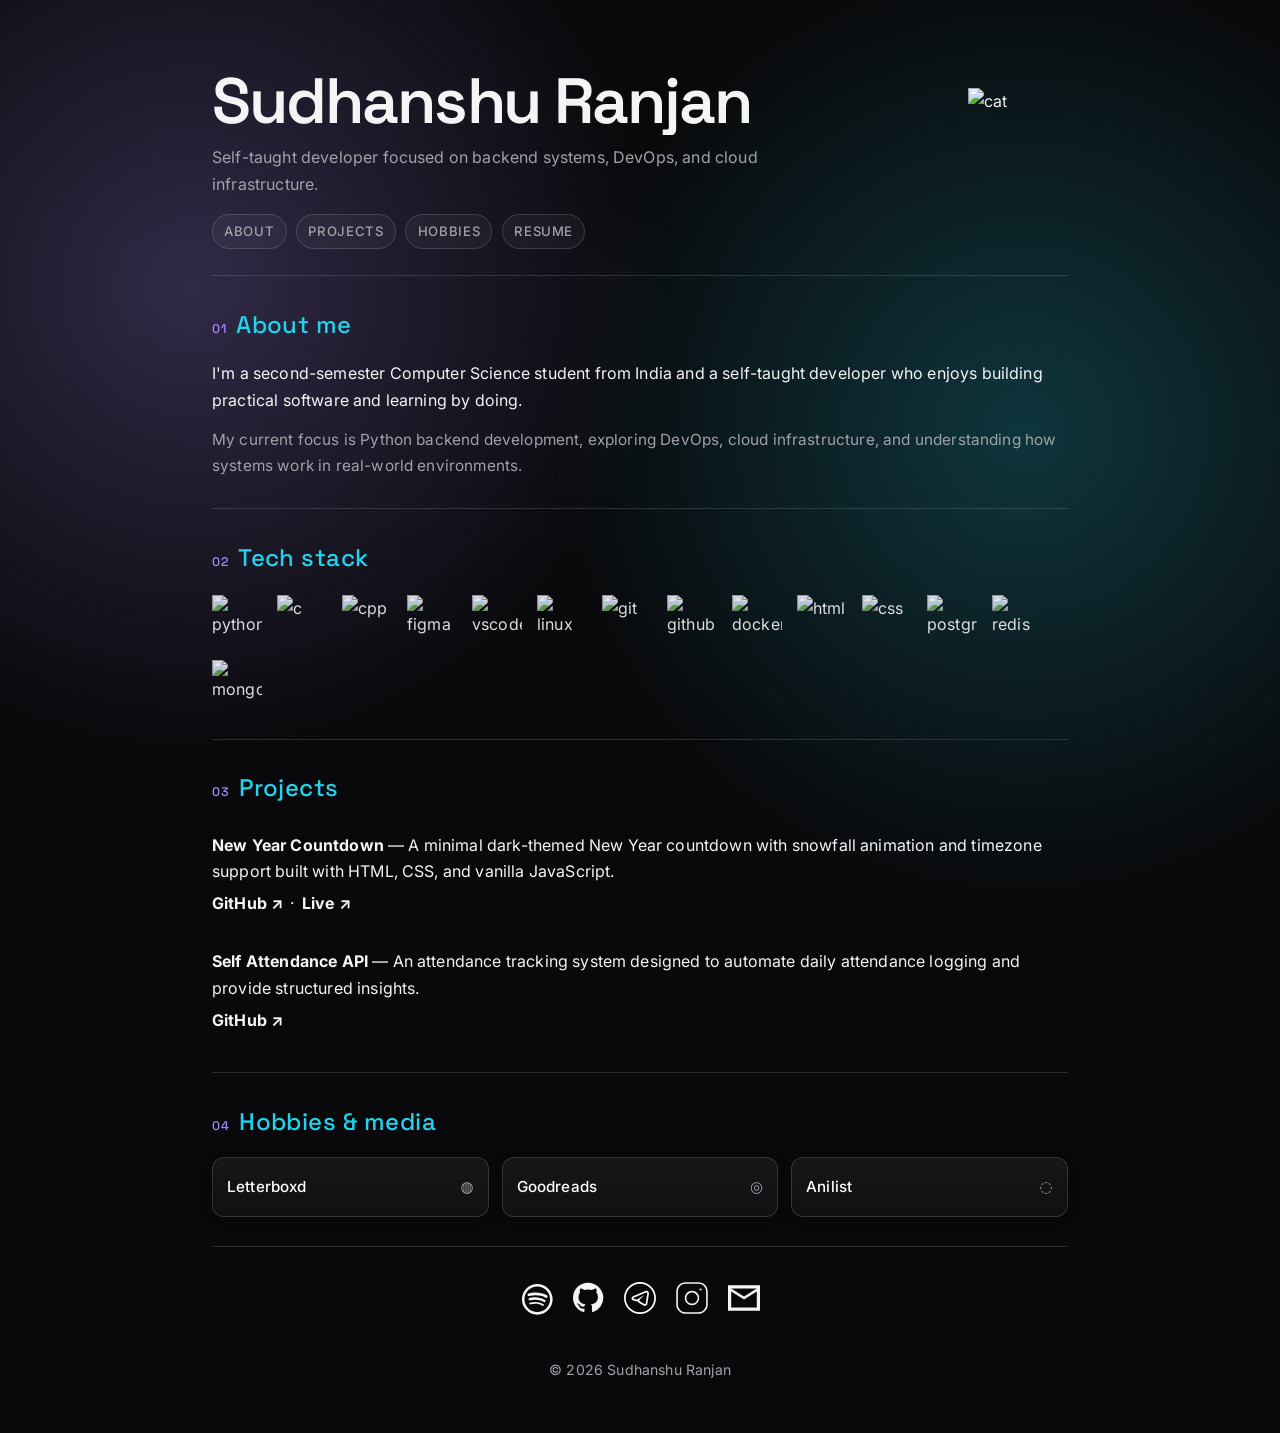
==== index.html @ 903804b1 "minor correction" ====
<!doctype html>
<html lang="en">
  <head>
    <!-- Basic -->
    <meta charset="UTF-8">
    <meta name="viewport" content="width=device-width, initial-scale=1">
    <title>Sudhanshu | Portfolio</title>
    <meta name="description" content="Sudhanshu's minimal portfolio — Python backend, DevOps, cloud, and systems-focused projects.">
    <meta name="theme-color" content="#09090b">

    <link rel="icon" href="/assets/favicon.png" type="image/png">
    <link rel="preconnect" href="https://fonts.googleapis.com">
    <link rel="preconnect" href="https://fonts.gstatic.com" crossorigin>
    <link href="https://fonts.googleapis.com/css2?family=Inter:wght@400;500;600&family=Space+Grotesk:wght@500;600&display=swap" rel="stylesheet">
    <link rel="stylesheet" href="styles.css">
  </head>

  <body>
    <main>
      <header class="top fade-up">
        <div class="hero-name">

          <h1 class="typing-name">
            Sudhanshu Ranjan
          </h1>

          <img 
            class="hero-cat"
            src="https://64.media.tumblr.com/34784257378ce2c51675599159735772/tumblr_nd3b8i2gL01sedjuto1_400.gifv"
            alt="cat"
          >

        </div>
        <p class="role">Self-taught developer focused on backend systems, DevOps, and cloud infrastructure.</p>
        <nav>
          <a class="chip" href="#about">about</a>
          <a class="chip" href="#projects">projects</a>
          <a class="chip" href="#hobbies">hobbies</a>
          <a class="chip" href="https://github.com/syswitzz">resume</a>
        </nav>
      </header>

      <section id="about" class="fade-up delay-1">
        <h2 class="heading">
          <span class="heading-number">01</span>
          <span class="heading-title">About me</span>
        </h2>
        <p>
          I'm a second-semester Computer Science student from India and a self-taught developer who enjoys building practical software and learning by doing.
        </p>

        <p class="muted">
          My current focus is Python backend development, exploring DevOps, cloud infrastructure, and understanding how systems work in real-world environments.
        </p>
      </section>

      <section id="stack" class="fade-up delay-2">
        <h2 class="heading">
          <span class="heading-number">02</span>
          <span class="heading-title">Tech stack</span>
        </h2>

        <div class="stack-icons">

          <img src="https://skillicons.dev/icons?i=python" alt="python">
          <img src="https://skillicons.dev/icons?i=c" alt="c">
          <img src="https://skillicons.dev/icons?i=cpp" alt="cpp">
          <img src="https://skillicons.dev/icons?i=figma" alt="figma">
          <img src="https://skillicons.dev/icons?i=vscode" alt="vscode">
          <img src="https://skillicons.dev/icons?i=linux" alt="linux">
          <img src="https://skillicons.dev/icons?i=git" alt="git">
          <img src="https://skillicons.dev/icons?i=github" alt="github">
          <img src="https://skillicons.dev/icons?i=docker" alt="docker">
          <img src="https://skillicons.dev/icons?i=html" alt="html">
          <img src="https://skillicons.dev/icons?i=css" alt="css">
          <img src="https://skillicons.dev/icons?i=postgres" alt="postgres">
          <img src="https://skillicons.dev/icons?i=redis" alt="redis">
          <img src="https://skillicons.dev/icons?i=mongodb" alt="mongodb">

        </div>
      </section>

      <section id="projects" class="projects fade-up delay-2">
        <h2 class="heading">
          <span class="heading-number">03</span>
          <span class="heading-title">Projects</span>
        </h2>
        <ul class="projects-list">

          <li class="project-item">

            <p>
              <strong>New Year Countdown</strong> — A minimal dark-themed New Year countdown with snowfall animation and timezone support built with HTML, CSS, and vanilla JavaScript.
            </p>

            <div class="project-links">
              <a href="https://github.com/syswitzz/newyear-countdown"><strong>GitHub ↗</strong></a>
              <span>·</span>
              <a href="https://nycd.anshu.eu.org"><strong>Live ↗</strong></a>
            </div>

          </li>

          <li class="project-item">
            <p class="project-desc">
              <strong>Self Attendance API</strong> — An attendance tracking system designed to automate daily attendance logging and provide structured insights.
            </p>

            <div class="project-links">
              <a href="https://github.com/syswitzz/Self-Attendance-API"><strong>GitHub ↗</strong></a>
            </div>
          </li>

        </ul>
      </section>

      <section id="hobbies" class="fade-up delay-3">
        <h2 class="heading">
          <span class="heading-number">04</span>
          <span class="heading-title">Hobbies & media</span>
        </h2>
        <div class="hobbies-grid">
          <a class="page-item-each" href="https://letterboxd.com/syswitzz/" target="_blank" rel="noopener noreferrer">
            <span class="item-title">Letterboxd</span>
            <span class="item-icon">◍</span>
          </a>
          <a class="page-item-each" href="https://www.goodreads.com/user/show/181106351-sudhanshu-ranjan" target="_blank" rel="noopener noreferrer">
            <span class="item-title">Goodreads</span>
            <span class="item-icon">◎</span>
          </a>
          <a class="page-item-each" href="https://anilist.co/user/syswitzz/" target="_blank" rel="noopener noreferrer">
            <span class="item-title">Anilist</span>
            <span class="item-icon">◌</span>
          </a>
        </div>
      </section>
      

      <div class="social-icons bottom-strip fade-up delay-3">
        <div class="socials" aria-label="social links">

          <!-- Spotify -->
          <a class="icon-small" href="https://open.spotify.com/user/xbvdgrwzdyvvn8j3ur8vn495k/" target="_blank" rel="noopener noreferrer" aria-label="Spotify">
            <svg class="social-icon" viewBox="0 0 30 30" fill="currentColor">
              <path d="M 16 4 C 9.371094 4 4 9.371094 4 16 C 4 22.628906 9.371094 28 16 28 C 22.628906 28 28 22.628906 28 16 C 28 9.371094 22.628906 4 16 4 Z M 16 6 C 21.554688 6 26 10.445313 26 16 C 26 21.554688 21.554688 26 16 26 C 10.445313 26 6 21.554688 6 16 C 6 10.445313 10.445313 6 16 6 Z M 14.40625 10.75 C 12.460938 10.75 10.765625 10.929688 9.15625 11.4375 C 8.730469 11.523438 8.375 11.84375 8.375 12.4375 C 8.375 13.03125 8.8125 13.554688 9.40625 13.46875 C 9.660156 13.46875 9.832031 13.375 10 13.375 C 11.355469 13.035156 12.882813 12.875 14.40625 12.875 C 17.367188 12.875 20.40625 13.535156 22.4375 14.71875 C 22.691406 14.804688 22.777344 14.90625 23.03125 14.90625 C 23.625 14.90625 24.039063 14.46875 24.125 13.875 C 24.125 13.367188 23.871094 13.042969 23.53125 12.875 C 20.992188 11.4375 17.621094 10.75 14.40625 10.75 Z M 14.125 14.46875 C 12.347656 14.46875 11.082031 14.722656 9.8125 15.0625 C 9.390625 15.230469 9.15625 15.492188 9.15625 16 C 9.15625 16.421875 9.492188 16.84375 10 16.84375 C 10.171875 16.84375 10.246094 16.835938 10.5 16.75 C 11.429688 16.496094 12.707031 16.34375 14.0625 16.34375 C 16.855469 16.34375 19.285156 17.023438 21.0625 18.125 C 21.230469 18.210938 21.402344 18.28125 21.65625 18.28125 C 22.164063 18.28125 22.5 17.851563 22.5 17.34375 C 22.5 17.003906 22.339844 16.667969 22 16.5 C 19.800781 15.144531 17.003906 14.46875 14.125 14.46875 Z M 14.40625 18.125 C 12.96875 18.125 11.605469 18.285156 10.25 18.625 C 9.910156 18.710938 9.65625 18.953125 9.65625 19.375 C 9.65625 19.714844 9.921875 20.0625 10.34375 20.0625 C 10.429688 20.0625 10.675781 19.96875 10.84375 19.96875 C 11.945313 19.714844 13.128906 19.5625 14.3125 19.5625 C 16.425781 19.5625 18.359375 20.070313 19.96875 21 C 20.140625 21.085938 20.332031 21.15625 20.5 21.15625 C 20.839844 21.15625 21.164063 20.902344 21.25 20.5625 C 21.25 20.136719 21.066406 19.980469 20.8125 19.8125 C 18.949219 18.710938 16.773438 18.125 14.40625 18.125 Z"></path>
            </svg>
          </a>

          <!-- GitHub -->
          <a href="https://github.com/syswitzz" target="_blank" rel="noopener noreferrer" aria-label="GitHub">
            <svg class="social-icon" viewBox="0 0 24 24">
              <path fill="currentColor"
              d="M12 .5C5.73.5.75 5.48.75 11.75c0 5.02 3.26 9.27 7.78 10.77.57.1.78-.25.78-.55v-2.02c-3.17.69-3.84-1.53-3.84-1.53-.52-1.3-1.27-1.65-1.27-1.65-1.04-.71.08-.7.08-.7 1.15.08 1.75 1.18 1.75 1.18 1.02 1.74 2.67 1.24 3.32.95.1-.74.4-1.24.72-1.53-2.53-.29-5.2-1.26-5.2-5.62 0-1.24.44-2.26 1.17-3.06-.12-.29-.5-1.47.11-3.07 0 0 .96-.31 3.14 1.17a10.9 10.9 0 0 1 5.72 0c2.18-1.48 3.14-1.17 3.14-1.17.61 1.6.23 2.78.11 3.07.73.8 1.17 1.82 1.17 3.06 0 4.37-2.68 5.33-5.23 5.61.41.35.77 1.04.77 2.1v3.11c0 .31.21.66.79.55a11.27 11.27 0 0 0 7.77-10.77C23.25 5.48 18.27.5 12 .5Z"/>
            </svg>
          </a>

          <!-- Telegram -->
          <a href="https://t.me/syswitzz" target="_blank" rel="noopener noreferrer" aria-label="Telegram">
            <svg class="social-icon" viewBox="0 0 28 28">
              <path fill-rule="evenodd" clip-rule="evenodd" d="M26.5 14C26.5 20.9036 20.9036 26.5 14 26.5C7.09644 26.5 1.5 20.9036 1.5 14C1.5 7.09644 7.09644 1.5 14 1.5C20.9036 1.5 26.5 7.09644 26.5 14ZM28 14C28 21.732 21.732 28 14 28C6.26801 28 0 21.732 0 14C0 6.26801 6.26801 0 14 0C21.732 0 28 6.26801 28 14ZM8.42392 13.7773C8.03172 13.9413 8.06041 14.5071 8.46718 14.6304L10.7136 15.3117C11.1423 15.4418 11.6065 15.3745 11.9809 15.1282L17.0455 11.7958C17.0677 11.7812 17.0902 11.7731 17.112 11.7703C17.2403 11.7537 17.3457 11.9207 17.2342 12.0302L13.5886 15.6099C13.4734 15.723 13.4032 15.8617 13.3756 16.0061C13.3184 16.305 13.4437 16.6283 13.7305 16.7996L17.8122 19.2373C18.27 19.5107 18.8589 19.236 18.9445 18.7092L20.3533 10.042C20.4485 9.45619 19.8636 8.99382 19.3167 9.2225L8.42392 13.7773ZM10.2782 16.7472C10.8278 16.9139 11.4067 16.918 11.9484 16.7692C12.098 17.2973 12.4404 17.7762 12.9614 18.0874L17.043 20.5251C18.4124 21.3429 20.17 20.5194 20.4251 18.9498L21.8338 10.2826C22.1172 8.53919 20.3751 7.15411 18.7381 7.83862L7.84525 12.3934C6.1565 13.0996 6.27877 15.5342 8.03183 16.0659L10.2782 16.7472Z" fill="white"></path>
            </svg>
          </a>

          <!-- Instagram -->
          <a href="https://instagram.com/sudhanshu.src" target="_blank" rel="noopener noreferrer" aria-label="Instagram">
            <svg class="social-icon" viewBox="0 0 30 30">
              <path fill="currentColor"
              d="M0.25 9C0.25 4.16751 4.16751 0.25 9 0.25H21C25.8325 0.25 29.75 4.16751 29.75 9V21C29.75 25.8325 25.8325 29.75 21 29.75H9C4.16751 29.75 0.25 25.8325 0.25 21V9ZM9 1.75C4.99594 1.75 1.75 4.99594 1.75 9V21C1.75 25.0041 4.99594 28.25 9 28.25H21C25.0041 28.25 28.25 25.0041 28.25 21V9C28.25 4.99594 25.0041 1.75 21 1.75H9ZM24 7.75H22V6.25H24V7.75ZM8.25 15C8.25 11.2721 11.2721 8.25 15 8.25C18.7279 8.25 21.75 11.2721 21.75 15C21.75 18.7279 18.7279 21.75 15 21.75C11.2721 21.75 8.25 18.7279 8.25 15ZM15 9.75C12.1005 9.75 9.75 12.1005 9.75 15C9.75 17.8995 12.1005 20.25 15 20.25C17.8995 20.25 20.25 17.8995 20.25 15C20.25 12.1005 17.8995 9.75 15 9.75Z"/>
            </svg>
          </a>

          <!-- Email -->
          <a class="icon-small" href="mailto:hello@anshu.eu.org" aria-label="Email">
            <svg class="social-icon" viewBox="0 0 24 24">
              <path fill="currentColor"
              d="M2 4h20v16H2V4Zm10 7L20 6H4l8 5Zm0 2L4 8v10h16V8l-8 5Z"/>
            </svg>
          </a>

        </div>
    </div>


      <footer>© 2026 Sudhanshu Ranjan</footer>
    </main>
  </body>
</html>
---- styles.css ----
:root {
  --bg: #09090b;
  --text: #f4f4f5;
  --muted: #a1a1aa;
  --accent: #a78bfa;
  --accent-2: #22d3ee;

  --line: rgba(255,255,255,0.14);
  --surface: rgba(255,255,255,0.04);
  --surface-hover: rgba(255,255,255,0.09);
}

/* ---------- Base ---------- */

* {
  box-sizing: border-box;
  margin: 0;
  padding: 0;
}

html, body {
  min-height: 100%;
}

body {
  font-family: "Inter", system-ui, -apple-system, sans-serif;
  font-weight: 400;

  line-height: 1.7;
  letter-spacing: 0.01em;

  -webkit-font-smoothing: antialiased;
  text-rendering: optimizeLegibility;

  color: var(--text);

  background:
    radial-gradient(circle at 15% 20%, rgba(167,139,250,0.25), transparent 30%),
    radial-gradient(circle at 80% 30%, rgba(34,211,238,0.22), transparent 33%),
    var(--bg);
}

/* ---------- Layout ---------- */

main {
  width: min(920px, 100%);
  margin: 0 auto;
  padding-top:1.2rem;
  padding:
    clamp(1.2rem,3.4vw,3rem)
    clamp(1rem,3vw,2rem)
    2rem;
}

/* ---------- Animations ---------- */

.fade-up {
  opacity: 0;
  transform: translateY(12px);
  animation: fadeUp .45s cubic-bezier(.4,0,.2,1) forwards;
}

.delay-1 { animation-delay: .08s; }
.delay-2 { animation-delay: .14s; }
.delay-3 { animation-delay: .2s; }

@keyframes fadeUp {
  to {
    opacity: 1;
    transform: translateY(0);
  }
}

@media (prefers-reduced-motion: reduce) {
  .fade-up {
    opacity: 1;
    transform: none;
    animation: none;
  }
}

/* ---------- Header ---------- */

.top {
  padding: clamp(1rem,2vw,1.5rem) 0 1.6rem;
  border-bottom: 1px solid var(--line);
}

h1 {
  font-family: "Space Grotesk", sans-serif;
  font-weight: 600;

  font-size: clamp(2.1rem,8vw,4rem);
  line-height: 1.05;
  letter-spacing: -0.03em;
}

.role {
  margin-top: .55rem;
  max-width: 56ch;
  color: var(--muted);
}

/* ---------- Navigation ---------- */

nav {
  display: flex;
  flex-wrap: wrap;
  gap: .6rem;
  margin-top: 1rem;
}

.chip {
  padding: .35rem .7rem;

  font-size: .82rem;
  font-weight: 500;

  letter-spacing: .05em;
  text-transform: uppercase;

  color: var(--muted);
  text-decoration: none;

  border: 1px solid var(--line);
  border-radius: 999px;
  background: var(--surface);

  transition: .2s ease;
}

.chip:hover {
  color: var(--text);
  border-color: rgba(255,255,255,.32);
  background: var(--surface-hover);
}

/* ---------- Sections ---------- */

section {
  padding: 1.8rem 0;
  border-bottom: 1px solid var(--line);
}

.heading {
  display: flex;
  align-items: baseline;
  gap: .55rem;

  margin-bottom: .9rem;

  font-family: "Space Grotesk", sans-serif;
  font-weight: 500;
  letter-spacing: .02em;
}

.heading-number {
  font-size: .78rem;
  letter-spacing: .09em;
  text-transform: uppercase;
  color: var(--accent);
}

.heading-title {
  font-size: clamp(1.18rem,2.5vw,1.5rem);
  color: var(--accent-2);
}

/* ---------- Text ---------- */

p {
  color: var(--text);
  width: 100%;
}

li {
  color: var(--text);
}
ul { list-style: none; }

li + li { margin-top: .45rem; }

.muted {
  color: var(--muted);
  font-size: .96rem;
}

/* ---------- Projects ---------- */

.projects a{
  color:var(--text);
  text-decoration:none;

  border-bottom:1px solid transparent;

  transition:color .2s ease, border-color .2s ease;
}

.project-item{
  display:flex;
  flex-direction:column;
  gap:0.35rem;
  padding:0.5rem 0;
}

.project-item p{
  line-height:1.65;
}

.projects li{
  margin-top:0.9rem;
}

.project-links{
  display:flex;
  gap:0.45rem;
  align-items:center;
}

.project-links a{
  white-space:nowrap;
}

.projects a:hover{
  color:var(--accent);
  border-color:rgba(167,139,250,.5);
}

/* ---------- Hobbies ---------- */

.hobbies-grid {
  margin-top: .8rem;

  display: grid;
  grid-template-columns: repeat(auto-fit, minmax(220px,1fr));
  gap: .8rem;
}

.page-item-each {
  display: flex;
  align-items: center;
  justify-content: space-between;

  padding: 10px 14px;
  min-height: 60px;

  font-size: .95rem;
  font-weight: 500;
  color: #fff;
  text-decoration: none;

  border: 1px solid var(--line);
  border-radius: 12px;

  background:
    linear-gradient(180deg, rgba(255,255,255,.06), rgba(255,255,255,.03));

  box-shadow: 0 2px 10px rgba(0,0,0,.2);

  transition: .25s ease;
}

.page-item-each:hover {
  transform: translateY(-2px);
  border-color: rgba(255,255,255,.34);

  background:
    linear-gradient(180deg, rgba(255,255,255,.1), rgba(255,255,255,.05));
}

.item-title { letter-spacing: .01em; }

.item-icon { color: var(--muted); }

/* ---------- Tech Stack ---------- */

.stack-icons {
  margin-top: 1rem;
  display: flex;
  flex-wrap: wrap;
  gap: 15px;
}

.stack-icons img {
  width: 50px;
  height: 50px;

  opacity: .9;
  filter: grayscale(20%);

  transition: transform .25s ease, filter .25s ease, opacity .25s ease;
}

.stack-icons img:hover {
  transform: translateY(-4px) scale(1.1);
  filter: grayscale(0);
  opacity: 1;
}

/* ---------- GitHub Stats ---------- */
.github-stats{
  display:flex;
  justify-content:center;
  align-items:center;
  flex-wrap:wrap;
  gap:0.6rem;
  margin-top:0.8rem;
}

.github-stats img{
  max-width:420px;
  width:100%;
  height:auto;

  border-radius:10px;
  opacity:.9;

  transition: transform .25s ease, opacity .25s ease;
}

.github-stats img:hover{
  transform:translateY(-2px);
  opacity:1;
}

/* ---------- Socials ---------- */

.bottom-strip {
  display: grid;
  justify-items: center;
  text-align: center;

  gap: .9rem;
  padding-top: 1.2rem;
}

.social-icons {
  padding-top: 35px;
}

.socials {
  display: flex;
  flex-wrap: wrap;
  justify-content: center;
  align-items: center;
  gap: 1.25rem;
}

.socials a {
  display: inline-flex;
  align-items: center;
  justify-content: center;

  color: var(--text);
  text-decoration: none;

  transition: transform .18s ease, opacity .18s ease;
}

.socials a:link,
.socials a:visited {
  color: var(--text);
}

.social-icon {
  width: 32px;
  height: 32px;
  display: block;
}

.socials a:hover {
  transform: translateY(-2px);
  opacity: .85;
}

/* ---------- Footer ---------- */

footer {
  padding: 1.2rem 0;
  margin-top: 25px;
  font-size: .88rem;
  text-align: center;
  color: var(--muted);
}

/* ---------- Decorative ---------- */

.footer-cat {
  position: fixed;
  bottom: 18px;
  right: 18px;

  width: 60px;
  opacity: .85;
}

/* ---------- Mobile ---------- */

@media (max-width:640px){

  main{
    padding-top:1rem;
  }

  nav{
    gap:0.7rem;
  }

  .chip{
    padding:0.4rem 0.8rem;
    font-size:0.75rem;
  }
  .project-item{
    flex-direction:column;
    align-items:flex-start;
    gap:0.35rem;
  }

  .project-item span{
    max-width:100%;
  }
  h1{
    font-size:clamp(1.8rem,7vw,2.6rem);
    line-height:1.1;
  }

  .heading-title{
    font-size:1.25rem;
  }

  p{
    font-size:0.96rem;
    line-height:1.75;
  }

  .socials{
    gap:1.2rem;
  }

  .socials svg{
    width:34px;
    height:34px;
  }

  .stack-icons{
    gap:14px;
  }

  .stack-icons img{
    width:50px;
    height:50px;
  }
  .hero-cat{
    width:80px;
  }
}

/* ---------- About spacing ---------- */

#about p + p{
  margin-top:0.8rem;
}

/* ---------- Typing animation ---------- */

.typing-name{
  display:inline-block;
  overflow:hidden;
  white-space:nowrap;

  border-right:2px solid var(--text);
  padding-right:4px;

  width:0;

  animation:
    typing 2.4s steps(15,end) forwards,
    cursorBlink .6s step-end 4,
    cursorRemove 0s linear 2.4s forwards;
}

@keyframes typing{
  from{ width:0 }
  to{ width:15ch; }
}

@keyframes cursorBlink{
  50%{ border-color:transparent; }
}

@keyframes cursorRemove{
  to{ border-right:none; }
}

/* ---------- Icons ---------- */

.icon-small svg{
  transform:scale(1.2);
}

/* ---------- Hero ---------- */

.hero-name{
  display:flex;
  align-items:center;
  gap:0.6rem;
}

.hero-cat{
  width:100px;
  margin-left:auto;

  opacity:0;
  transform:translateY(-4px);

  animation: catReveal .4s ease forwards;
  animation-delay:2.4s;
}

@keyframes catReveal{
  from{
    opacity:0;
    transform:translateY(4px);
  }
  to{
    opacity:1;
    transform:translateY(0);
  }
}
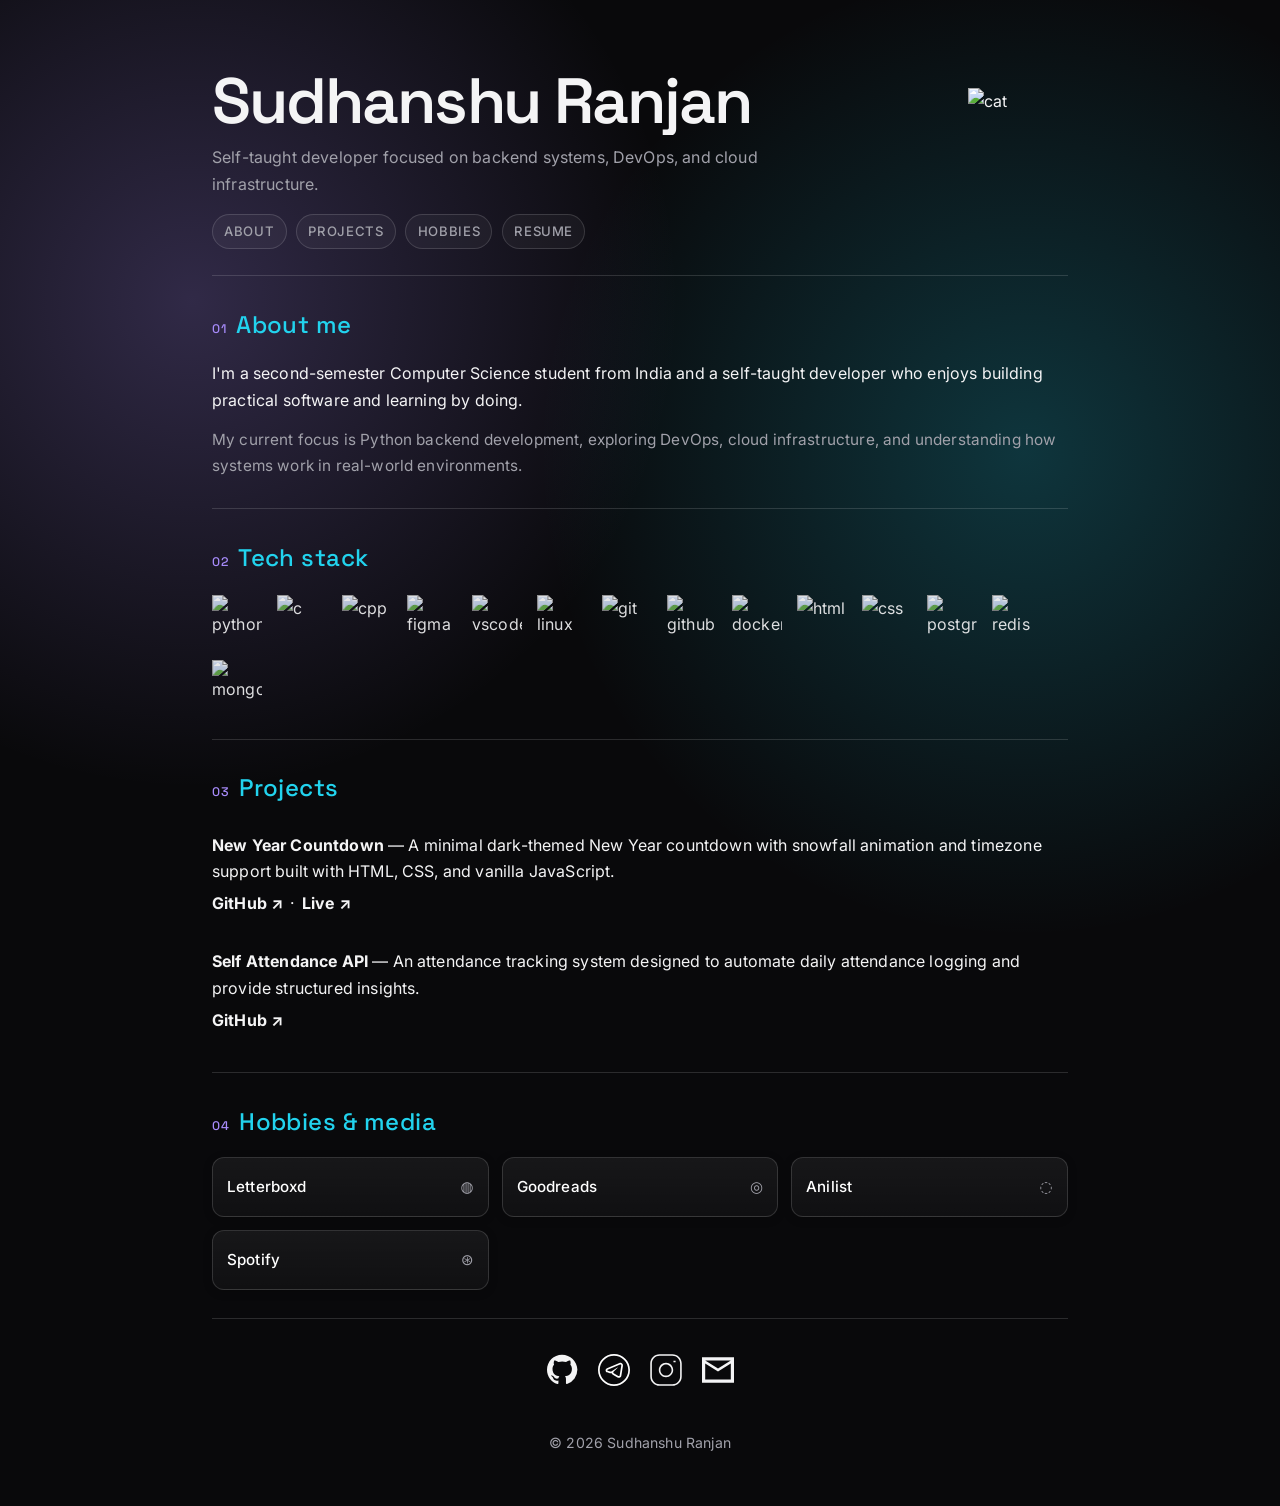
==== commit c455fe29: "remove spotify" ====
--- a/index.html
+++ b/index.html
@@ -132,6 +132,10 @@
             <span class="item-title">Anilist</span>
             <span class="item-icon">◌</span>
           </a>
+          <a class="page-item-each" href="https://open.spotify.com/user/xbvdgrwzdyvvn8j3ur8vn495k/" target="_blank" rel="noopener noreferrer">
+            <span class="item-title">Spotify</span>
+            <span class="item-icon">⊛</span>
+          </a>
         </div>
       </section>
       
@@ -139,12 +143,13 @@
       <div class="social-icons bottom-strip fade-up delay-3">
         <div class="socials" aria-label="social links">
 
-          <!-- Spotify -->
+          <!-- Spotify 
           <a class="icon-small" href="https://open.spotify.com/user/xbvdgrwzdyvvn8j3ur8vn495k/" target="_blank" rel="noopener noreferrer" aria-label="Spotify">
             <svg class="social-icon" viewBox="0 0 30 30" fill="currentColor">
               <path d="M 16 4 C 9.371094 4 4 9.371094 4 16 C 4 22.628906 9.371094 28 16 28 C 22.628906 28 28 22.628906 28 16 C 28 9.371094 22.628906 4 16 4 Z M 16 6 C 21.554688 6 26 10.445313 26 16 C 26 21.554688 21.554688 26 16 26 C 10.445313 26 6 21.554688 6 16 C 6 10.445313 10.445313 6 16 6 Z M 14.40625 10.75 C 12.460938 10.75 10.765625 10.929688 9.15625 11.4375 C 8.730469 11.523438 8.375 11.84375 8.375 12.4375 C 8.375 13.03125 8.8125 13.554688 9.40625 13.46875 C 9.660156 13.46875 9.832031 13.375 10 13.375 C 11.355469 13.035156 12.882813 12.875 14.40625 12.875 C 17.367188 12.875 20.40625 13.535156 22.4375 14.71875 C 22.691406 14.804688 22.777344 14.90625 23.03125 14.90625 C 23.625 14.90625 24.039063 14.46875 24.125 13.875 C 24.125 13.367188 23.871094 13.042969 23.53125 12.875 C 20.992188 11.4375 17.621094 10.75 14.40625 10.75 Z M 14.125 14.46875 C 12.347656 14.46875 11.082031 14.722656 9.8125 15.0625 C 9.390625 15.230469 9.15625 15.492188 9.15625 16 C 9.15625 16.421875 9.492188 16.84375 10 16.84375 C 10.171875 16.84375 10.246094 16.835938 10.5 16.75 C 11.429688 16.496094 12.707031 16.34375 14.0625 16.34375 C 16.855469 16.34375 19.285156 17.023438 21.0625 18.125 C 21.230469 18.210938 21.402344 18.28125 21.65625 18.28125 C 22.164063 18.28125 22.5 17.851563 22.5 17.34375 C 22.5 17.003906 22.339844 16.667969 22 16.5 C 19.800781 15.144531 17.003906 14.46875 14.125 14.46875 Z M 14.40625 18.125 C 12.96875 18.125 11.605469 18.285156 10.25 18.625 C 9.910156 18.710938 9.65625 18.953125 9.65625 19.375 C 9.65625 19.714844 9.921875 20.0625 10.34375 20.0625 C 10.429688 20.0625 10.675781 19.96875 10.84375 19.96875 C 11.945313 19.714844 13.128906 19.5625 14.3125 19.5625 C 16.425781 19.5625 18.359375 20.070313 19.96875 21 C 20.140625 21.085938 20.332031 21.15625 20.5 21.15625 C 20.839844 21.15625 21.164063 20.902344 21.25 20.5625 C 21.25 20.136719 21.066406 19.980469 20.8125 19.8125 C 18.949219 18.710938 16.773438 18.125 14.40625 18.125 Z"></path>
             </svg>
           </a>
+          -->
 
           <!-- GitHub -->
           <a href="https://github.com/syswitzz" target="_blank" rel="noopener noreferrer" aria-label="GitHub">
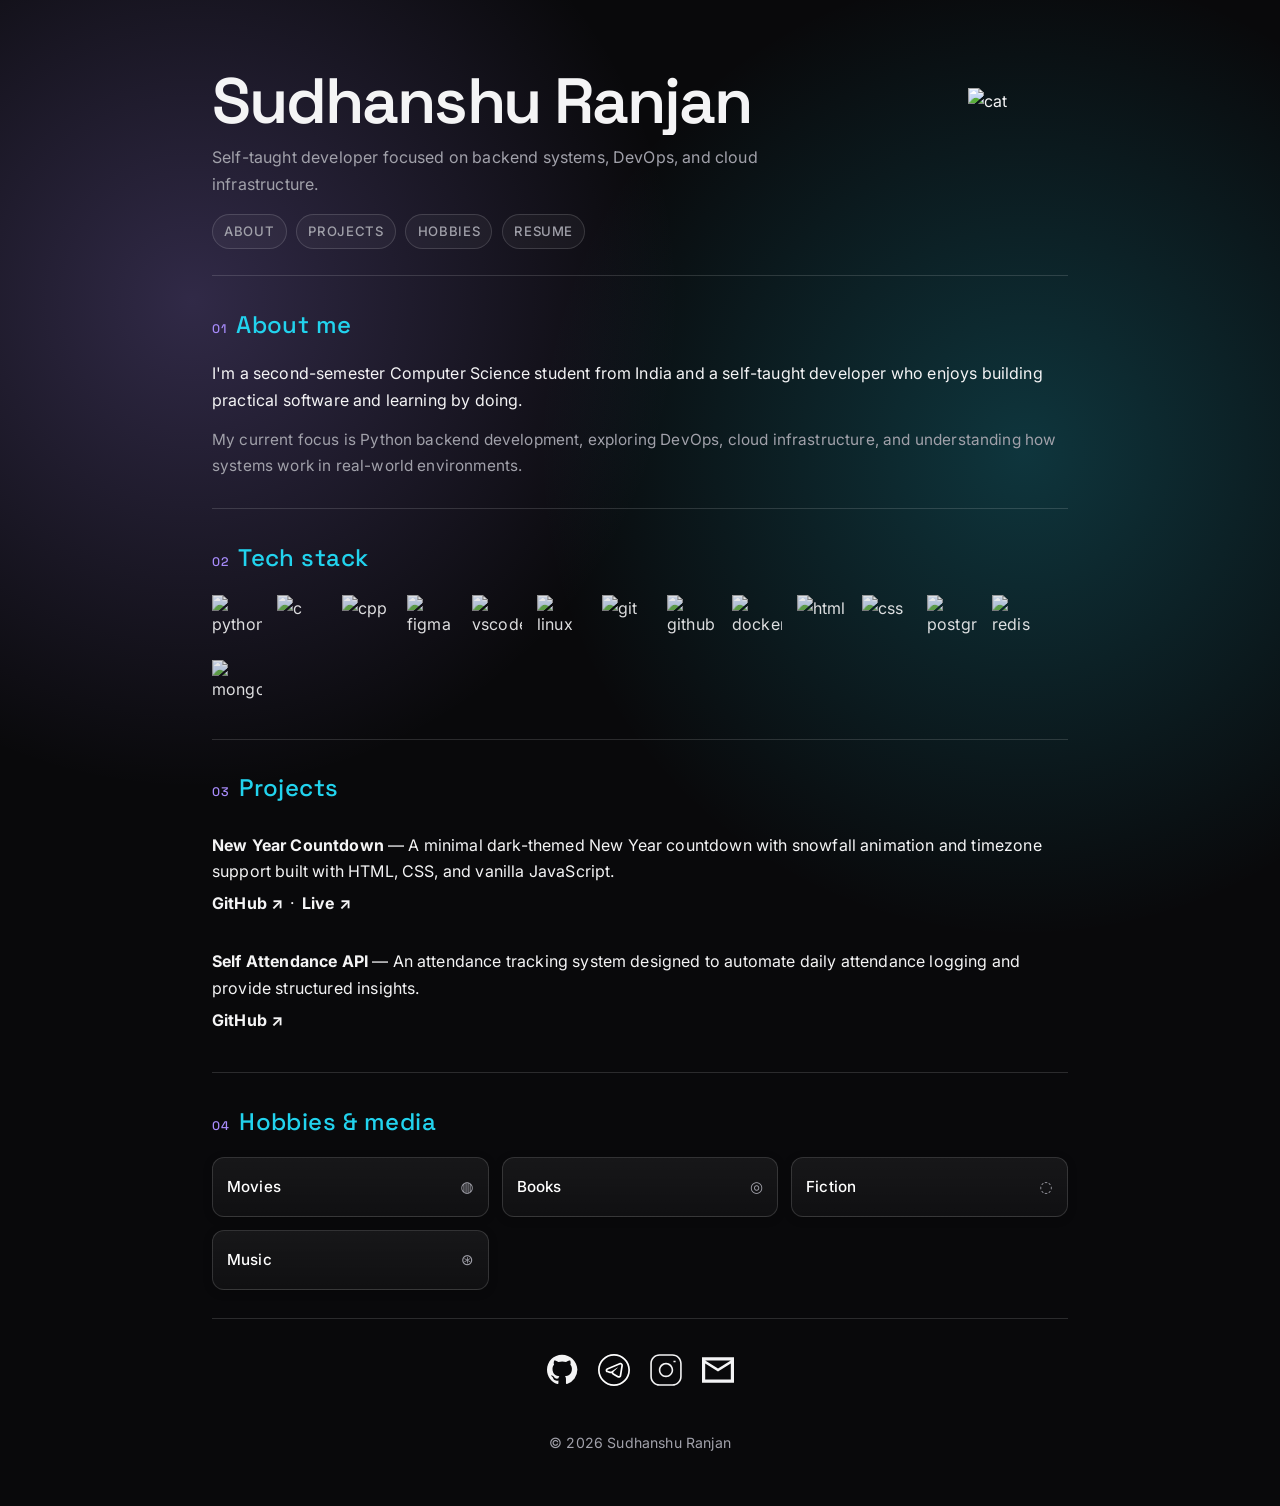
==== commit 5cecf300: "fix spotify" ====
--- a/index.html
+++ b/index.html
@@ -121,19 +121,19 @@
         </h2>
         <div class="hobbies-grid">
           <a class="page-item-each" href="https://letterboxd.com/syswitzz/" target="_blank" rel="noopener noreferrer">
-            <span class="item-title">Letterboxd</span>
+            <span class="item-title">Movies</span>
             <span class="item-icon">◍</span>
           </a>
           <a class="page-item-each" href="https://www.goodreads.com/user/show/181106351-sudhanshu-ranjan" target="_blank" rel="noopener noreferrer">
-            <span class="item-title">Goodreads</span>
+            <span class="item-title">Books</span>
             <span class="item-icon">◎</span>
           </a>
           <a class="page-item-each" href="https://anilist.co/user/syswitzz/" target="_blank" rel="noopener noreferrer">
-            <span class="item-title">Anilist</span>
+            <span class="item-title">Fiction</span>
             <span class="item-icon">◌</span>
           </a>
           <a class="page-item-each" href="https://open.spotify.com/user/xbvdgrwzdyvvn8j3ur8vn495k/" target="_blank" rel="noopener noreferrer">
-            <span class="item-title">Spotify</span>
+            <span class="item-title">Music</span>
             <span class="item-icon">⊛</span>
           </a>
         </div>
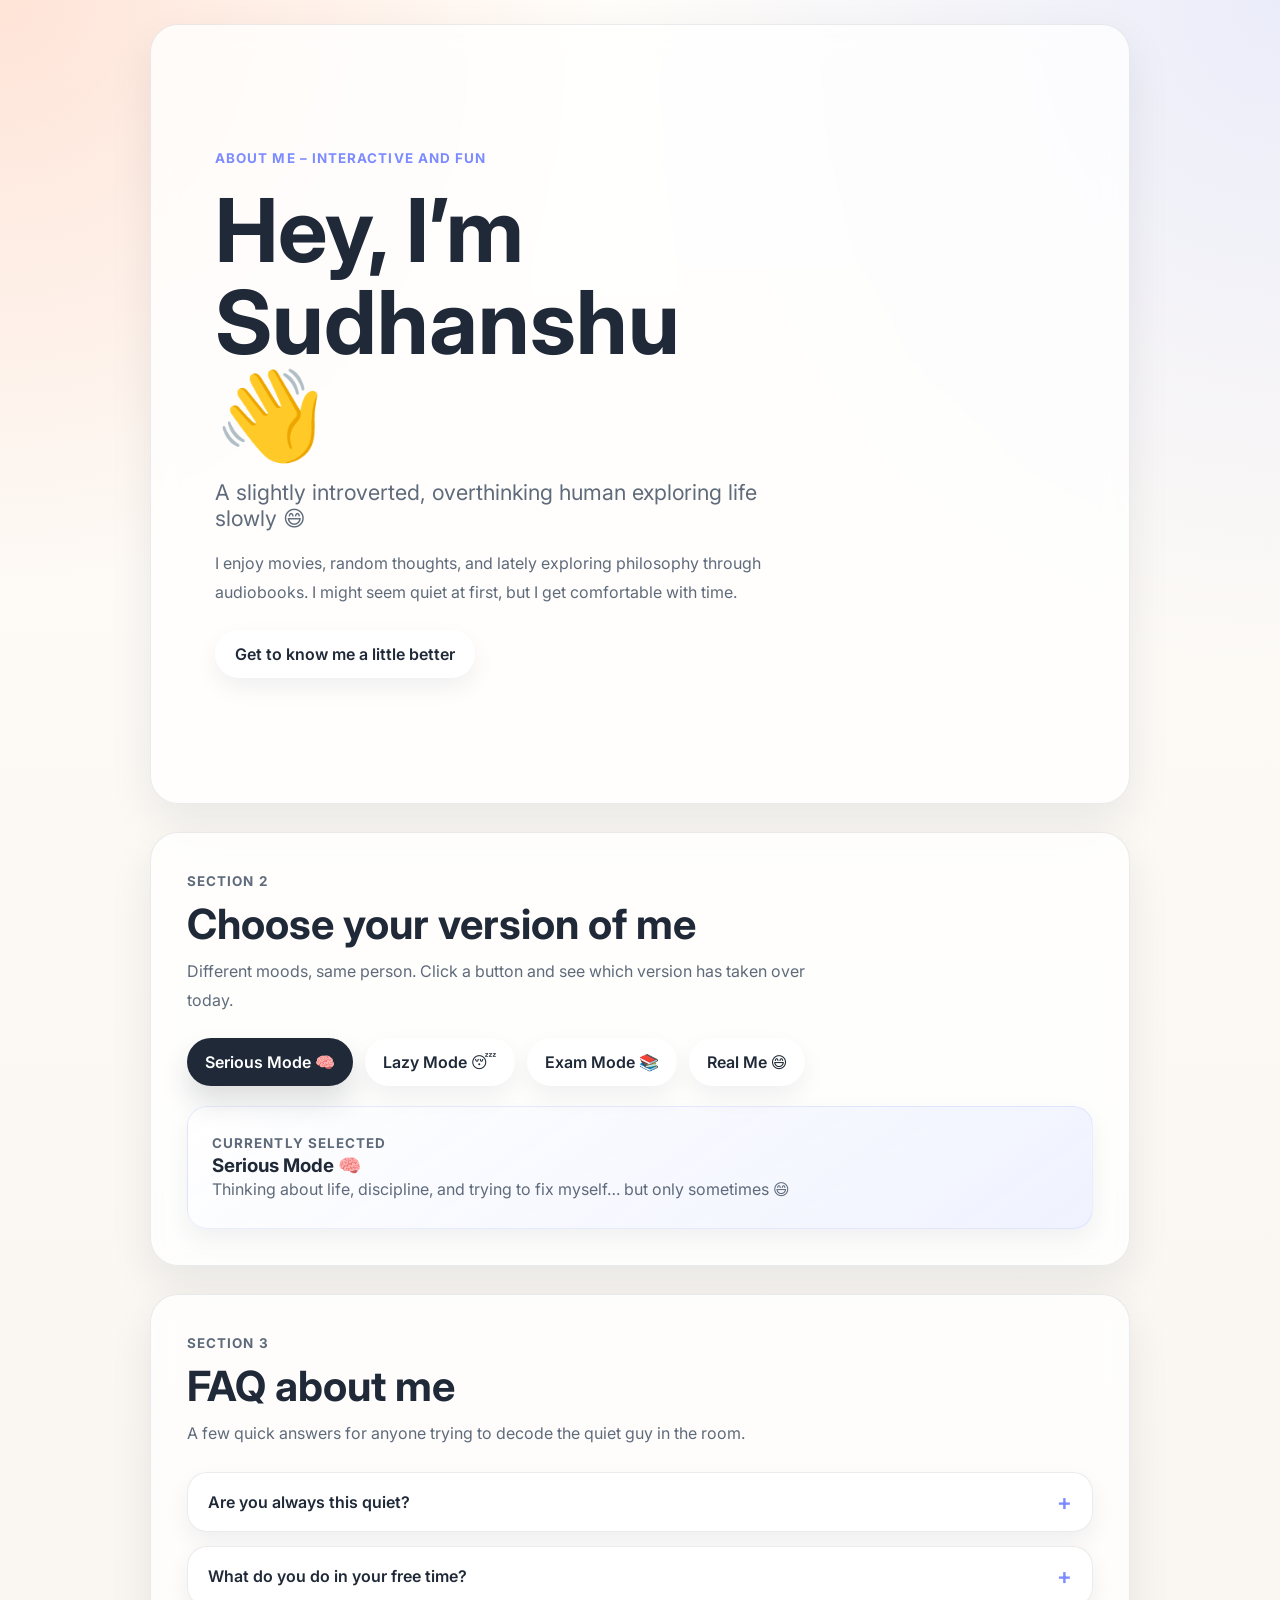
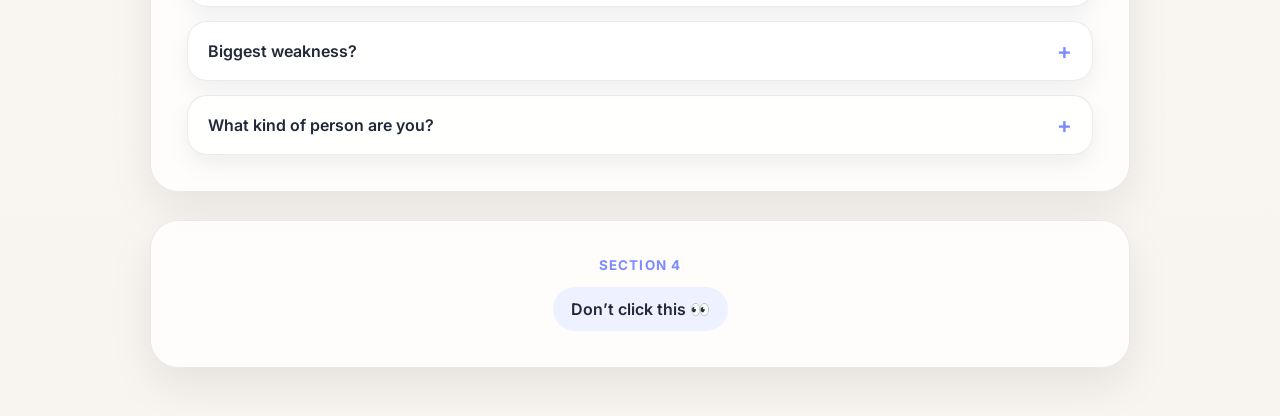
==== commit 46e52dbb: "Create interactive about me website" ====
--- a/index.html
+++ b/index.html
@@ -1,192 +1,137 @@
 <!doctype html>
 <html lang="en">
   <head>
-    <!-- Basic -->
     <meta charset="UTF-8">
-    <meta name="viewport" content="width=device-width, initial-scale=1">
-    <title>Sudhanshu | Portfolio</title>
-    <meta name="description" content="Sudhanshu's minimal portfolio — Python backend, DevOps, cloud, and systems-focused projects.">
-    <meta name="theme-color" content="#09090b">
-
-    <link rel="icon" href="/assets/favicon.png" type="image/png">
+    <meta name="viewport" content="width=device-width, initial-scale=1.0">
+    <title>About Sudhanshu | Interactive and Fun</title>
+    <meta
+      name="description"
+      content="A simple, thoughtful, and slightly fun personal page about Sudhanshu."
+    >
+    <meta name="theme-color" content="#f6efe8">
     <link rel="preconnect" href="https://fonts.googleapis.com">
     <link rel="preconnect" href="https://fonts.gstatic.com" crossorigin>
-    <link href="https://fonts.googleapis.com/css2?family=Inter:wght@400;500;600&family=Space+Grotesk:wght@500;600&display=swap" rel="stylesheet">
-    <link rel="stylesheet" href="styles.css">
+    <link
+      href="https://fonts.googleapis.com/css2?family=Inter:wght@400;500;600;700&display=swap"
+      rel="stylesheet"
+    >
+    <link rel="stylesheet" href="style.css">
   </head>
+  <body>
+    <div class="page-shell">
+      <main class="site-main">
+        <section class="hero reveal is-visible">
+          <p class="eyebrow">About Me – Interactive and Fun</p>
+          <h1>Hey, I’m Sudhanshu 👋</h1>
+          <p class="subtitle">
+            A slightly introverted, overthinking human exploring life slowly 😄
+          </p>
+          <p class="hero-text">
+            I enjoy movies, random thoughts, and lately exploring philosophy through
+            audiobooks. I might seem quiet at first, but I get comfortable with time.
+          </p>
+          <a class="hero-link" href="#versions">Get to know me a little better</a>
+        </section>
 
-  <body>
-    <main>
-      <header class="top fade-up">
-        <div class="hero-name">
+        <section id="versions" class="info-section reveal">
+          <div class="section-heading">
+            <p class="section-tag">Section 2</p>
+            <h2>Choose your version of me</h2>
+            <p>
+              Different moods, same person. Click a button and see which version has
+              taken over today.
+            </p>
+          </div>
 
-          <h1 class="typing-name">
-            Sudhanshu Ranjan
-          </h1>
+          <div class="mode-buttons" role="tablist" aria-label="Choose a version of Sudhanshu">
+            <button class="mode-button is-active" type="button" data-mode="serious" role="tab" aria-selected="true">
+              Serious Mode 🧠
+            </button>
+            <button class="mode-button" type="button" data-mode="lazy" role="tab" aria-selected="false">
+              Lazy Mode 😴
+            </button>
+            <button class="mode-button" type="button" data-mode="exam" role="tab" aria-selected="false">
+              Exam Mode 📚
+            </button>
+            <button class="mode-button" type="button" data-mode="real" role="tab" aria-selected="false">
+              Real Me 😄
+            </button>
+          </div>
 
-          <img 
-            class="hero-cat"
-            src="https://64.media.tumblr.com/34784257378ce2c51675599159735772/tumblr_nd3b8i2gL01sedjuto1_400.gifv"
-            alt="cat"
-          >
+          <article class="mode-card" aria-live="polite">
+            <p class="mode-label">Currently selected</p>
+            <h3 id="mode-title">Serious Mode 🧠</h3>
+            <p id="mode-description">
+              Thinking about life, discipline, and trying to fix myself… but only
+              sometimes 😄
+            </p>
+          </article>
+        </section>
 
-        </div>
-        <p class="role">Self-taught developer focused on backend systems, DevOps, and cloud infrastructure.</p>
-        <nav>
-          <a class="chip" href="#about">about</a>
-          <a class="chip" href="#projects">projects</a>
-          <a class="chip" href="#hobbies">hobbies</a>
-          <a class="chip" href="https://github.com/syswitzz">resume</a>
-        </nav>
-      </header>
+        <section class="info-section reveal">
+          <div class="section-heading">
+            <p class="section-tag">Section 3</p>
+            <h2>FAQ about me</h2>
+            <p>
+              A few quick answers for anyone trying to decode the quiet guy in the room.
+            </p>
+          </div>
 
-      <section id="about" class="fade-up delay-1">
-        <h2 class="heading">
-          <span class="heading-number">01</span>
-          <span class="heading-title">About me</span>
-        </h2>
-        <p>
-          I'm a second-semester Computer Science student from India and a self-taught developer who enjoys building practical software and learning by doing.
-        </p>
+          <div class="faq-list">
+            <article class="faq-item">
+              <button class="faq-question" type="button" aria-expanded="false">
+                <span>Are you always this quiet?</span>
+                <span class="faq-icon">+</span>
+              </button>
+              <div class="faq-answer">
+                <p>Initially yes 😅 but I get comfortable with time</p>
+              </div>
+            </article>
 
-        <p class="muted">
-          My current focus is Python backend development, exploring DevOps, cloud infrastructure, and understanding how systems work in real-world environments.
-        </p>
-      </section>
+            <article class="faq-item">
+              <button class="faq-question" type="button" aria-expanded="false">
+                <span>What do you do in your free time?</span>
+                <span class="faq-icon">+</span>
+              </button>
+              <div class="faq-answer">
+                <p>Movies, random thoughts, sometimes overthinking</p>
+              </div>
+            </article>
 
-      <section id="stack" class="fade-up delay-2">
-        <h2 class="heading">
-          <span class="heading-number">02</span>
-          <span class="heading-title">Tech stack</span>
-        </h2>
+            <article class="faq-item">
+              <button class="faq-question" type="button" aria-expanded="false">
+                <span>Biggest weakness?</span>
+                <span class="faq-icon">+</span>
+              </button>
+              <div class="faq-answer">
+                <p>Procrastination + overthinking combo</p>
+              </div>
+            </article>
 
-        <div class="stack-icons">
+            <article class="faq-item">
+              <button class="faq-question" type="button" aria-expanded="false">
+                <span>What kind of person are you?</span>
+                <span class="faq-icon">+</span>
+              </button>
+              <div class="faq-answer">
+                <p>Calm, simple, and low-drama person</p>
+              </div>
+            </article>
+          </div>
+        </section>
 
-          <img src="https://skillicons.dev/icons?i=python" alt="python">
-          <img src="https://skillicons.dev/icons?i=c" alt="c">
-          <img src="https://skillicons.dev/icons?i=cpp" alt="cpp">
-          <img src="https://skillicons.dev/icons?i=figma" alt="figma">
-          <img src="https://skillicons.dev/icons?i=vscode" alt="vscode">
-          <img src="https://skillicons.dev/icons?i=linux" alt="linux">
-          <img src="https://skillicons.dev/icons?i=git" alt="git">
-          <img src="https://skillicons.dev/icons?i=github" alt="github">
-          <img src="https://skillicons.dev/icons?i=docker" alt="docker">
-          <img src="https://skillicons.dev/icons?i=html" alt="html">
-          <img src="https://skillicons.dev/icons?i=css" alt="css">
-          <img src="https://skillicons.dev/icons?i=postgres" alt="postgres">
-          <img src="https://skillicons.dev/icons?i=redis" alt="redis">
-          <img src="https://skillicons.dev/icons?i=mongodb" alt="mongodb">
-
-        </div>
-      </section>
-
-      <section id="projects" class="projects fade-up delay-2">
-        <h2 class="heading">
-          <span class="heading-number">03</span>
-          <span class="heading-title">Projects</span>
-        </h2>
-        <ul class="projects-list">
-
-          <li class="project-item">
-
-            <p>
-              <strong>New Year Countdown</strong> — A minimal dark-themed New Year countdown with snowfall animation and timezone support built with HTML, CSS, and vanilla JavaScript.
-            </p>
-
-            <div class="project-links">
-              <a href="https://github.com/syswitzz/newyear-countdown"><strong>GitHub ↗</strong></a>
-              <span>·</span>
-              <a href="https://nycd.anshu.eu.org"><strong>Live ↗</strong></a>
-            </div>
-
-          </li>
-
-          <li class="project-item">
-            <p class="project-desc">
-              <strong>Self Attendance API</strong> — An attendance tracking system designed to automate daily attendance logging and provide structured insights.
-            </p>
-
-            <div class="project-links">
-              <a href="https://github.com/syswitzz/Self-Attendance-API"><strong>GitHub ↗</strong></a>
-            </div>
-          </li>
-
-        </ul>
-      </section>
-
-      <section id="hobbies" class="fade-up delay-3">
-        <h2 class="heading">
-          <span class="heading-number">04</span>
-          <span class="heading-title">Hobbies & media</span>
-        </h2>
-        <div class="hobbies-grid">
-          <a class="page-item-each" href="https://letterboxd.com/syswitzz/" target="_blank" rel="noopener noreferrer">
-            <span class="item-title">Movies</span>
-            <span class="item-icon">◍</span>
-          </a>
-          <a class="page-item-each" href="https://www.goodreads.com/user/show/181106351-sudhanshu-ranjan" target="_blank" rel="noopener noreferrer">
-            <span class="item-title">Books</span>
-            <span class="item-icon">◎</span>
-          </a>
-          <a class="page-item-each" href="https://anilist.co/user/syswitzz/" target="_blank" rel="noopener noreferrer">
-            <span class="item-title">Fiction</span>
-            <span class="item-icon">◌</span>
-          </a>
-          <a class="page-item-each" href="https://open.spotify.com/user/xbvdgrwzdyvvn8j3ur8vn495k/" target="_blank" rel="noopener noreferrer">
-            <span class="item-title">Music</span>
-            <span class="item-icon">⊛</span>
-          </a>
-        </div>
-      </section>
-      
-
-      <div class="social-icons bottom-strip fade-up delay-3">
-        <div class="socials" aria-label="social links">
-
-          <!-- Spotify 
-          <a class="icon-small" href="https://open.spotify.com/user/xbvdgrwzdyvvn8j3ur8vn495k/" target="_blank" rel="noopener noreferrer" aria-label="Spotify">
-            <svg class="social-icon" viewBox="0 0 30 30" fill="currentColor">
-              <path d="M 16 4 C 9.371094 4 4 9.371094 4 16 C 4 22.628906 9.371094 28 16 28 C 22.628906 28 28 22.628906 28 16 C 28 9.371094 22.628906 4 16 4 Z M 16 6 C 21.554688 6 26 10.445313 26 16 C 26 21.554688 21.554688 26 16 26 C 10.445313 26 6 21.554688 6 16 C 6 10.445313 10.445313 6 16 6 Z M 14.40625 10.75 C 12.460938 10.75 10.765625 10.929688 9.15625 11.4375 C 8.730469 11.523438 8.375 11.84375 8.375 12.4375 C 8.375 13.03125 8.8125 13.554688 9.40625 13.46875 C 9.660156 13.46875 9.832031 13.375 10 13.375 C 11.355469 13.035156 12.882813 12.875 14.40625 12.875 C 17.367188 12.875 20.40625 13.535156 22.4375 14.71875 C 22.691406 14.804688 22.777344 14.90625 23.03125 14.90625 C 23.625 14.90625 24.039063 14.46875 24.125 13.875 C 24.125 13.367188 23.871094 13.042969 23.53125 12.875 C 20.992188 11.4375 17.621094 10.75 14.40625 10.75 Z M 14.125 14.46875 C 12.347656 14.46875 11.082031 14.722656 9.8125 15.0625 C 9.390625 15.230469 9.15625 15.492188 9.15625 16 C 9.15625 16.421875 9.492188 16.84375 10 16.84375 C 10.171875 16.84375 10.246094 16.835938 10.5 16.75 C 11.429688 16.496094 12.707031 16.34375 14.0625 16.34375 C 16.855469 16.34375 19.285156 17.023438 21.0625 18.125 C 21.230469 18.210938 21.402344 18.28125 21.65625 18.28125 C 22.164063 18.28125 22.5 17.851563 22.5 17.34375 C 22.5 17.003906 22.339844 16.667969 22 16.5 C 19.800781 15.144531 17.003906 14.46875 14.125 14.46875 Z M 14.40625 18.125 C 12.96875 18.125 11.605469 18.285156 10.25 18.625 C 9.910156 18.710938 9.65625 18.953125 9.65625 19.375 C 9.65625 19.714844 9.921875 20.0625 10.34375 20.0625 C 10.429688 20.0625 10.675781 19.96875 10.84375 19.96875 C 11.945313 19.714844 13.128906 19.5625 14.3125 19.5625 C 16.425781 19.5625 18.359375 20.070313 19.96875 21 C 20.140625 21.085938 20.332031 21.15625 20.5 21.15625 C 20.839844 21.15625 21.164063 20.902344 21.25 20.5625 C 21.25 20.136719 21.066406 19.980469 20.8125 19.8125 C 18.949219 18.710938 16.773438 18.125 14.40625 18.125 Z"></path>
-            </svg>
-          </a>
-          -->
-
-          <!-- GitHub -->
-          <a href="https://github.com/syswitzz" target="_blank" rel="noopener noreferrer" aria-label="GitHub">
-            <svg class="social-icon" viewBox="0 0 24 24">
-              <path fill="currentColor"
-              d="M12 .5C5.73.5.75 5.48.75 11.75c0 5.02 3.26 9.27 7.78 10.77.57.1.78-.25.78-.55v-2.02c-3.17.69-3.84-1.53-3.84-1.53-.52-1.3-1.27-1.65-1.27-1.65-1.04-.71.08-.7.08-.7 1.15.08 1.75 1.18 1.75 1.18 1.02 1.74 2.67 1.24 3.32.95.1-.74.4-1.24.72-1.53-2.53-.29-5.2-1.26-5.2-5.62 0-1.24.44-2.26 1.17-3.06-.12-.29-.5-1.47.11-3.07 0 0 .96-.31 3.14 1.17a10.9 10.9 0 0 1 5.72 0c2.18-1.48 3.14-1.17 3.14-1.17.61 1.6.23 2.78.11 3.07.73.8 1.17 1.82 1.17 3.06 0 4.37-2.68 5.33-5.23 5.61.41.35.77 1.04.77 2.1v3.11c0 .31.21.66.79.55a11.27 11.27 0 0 0 7.77-10.77C23.25 5.48 18.27.5 12 .5Z"/>
-            </svg>
-          </a>
-
-          <!-- Telegram -->
-          <a href="https://t.me/syswitzz" target="_blank" rel="noopener noreferrer" aria-label="Telegram">
-            <svg class="social-icon" viewBox="0 0 28 28">
-              <path fill-rule="evenodd" clip-rule="evenodd" d="M26.5 14C26.5 20.9036 20.9036 26.5 14 26.5C7.09644 26.5 1.5 20.9036 1.5 14C1.5 7.09644 7.09644 1.5 14 1.5C20.9036 1.5 26.5 7.09644 26.5 14ZM28 14C28 21.732 21.732 28 14 28C6.26801 28 0 21.732 0 14C0 6.26801 6.26801 0 14 0C21.732 0 28 6.26801 28 14ZM8.42392 13.7773C8.03172 13.9413 8.06041 14.5071 8.46718 14.6304L10.7136 15.3117C11.1423 15.4418 11.6065 15.3745 11.9809 15.1282L17.0455 11.7958C17.0677 11.7812 17.0902 11.7731 17.112 11.7703C17.2403 11.7537 17.3457 11.9207 17.2342 12.0302L13.5886 15.6099C13.4734 15.723 13.4032 15.8617 13.3756 16.0061C13.3184 16.305 13.4437 16.6283 13.7305 16.7996L17.8122 19.2373C18.27 19.5107 18.8589 19.236 18.9445 18.7092L20.3533 10.042C20.4485 9.45619 19.8636 8.99382 19.3167 9.2225L8.42392 13.7773ZM10.2782 16.7472C10.8278 16.9139 11.4067 16.918 11.9484 16.7692C12.098 17.2973 12.4404 17.7762 12.9614 18.0874L17.043 20.5251C18.4124 21.3429 20.17 20.5194 20.4251 18.9498L21.8338 10.2826C22.1172 8.53919 20.3751 7.15411 18.7381 7.83862L7.84525 12.3934C6.1565 13.0996 6.27877 15.5342 8.03183 16.0659L10.2782 16.7472Z" fill="white"></path>
-            </svg>
-          </a>
-
-          <!-- Instagram -->
-          <a href="https://instagram.com/sudhanshu.src" target="_blank" rel="noopener noreferrer" aria-label="Instagram">
-            <svg class="social-icon" viewBox="0 0 30 30">
-              <path fill="currentColor"
-              d="M0.25 9C0.25 4.16751 4.16751 0.25 9 0.25H21C25.8325 0.25 29.75 4.16751 29.75 9V21C29.75 25.8325 25.8325 29.75 21 29.75H9C4.16751 29.75 0.25 25.8325 0.25 21V9ZM9 1.75C4.99594 1.75 1.75 4.99594 1.75 9V21C1.75 25.0041 4.99594 28.25 9 28.25H21C25.0041 28.25 28.25 25.0041 28.25 21V9C28.25 4.99594 25.0041 1.75 21 1.75H9ZM24 7.75H22V6.25H24V7.75ZM8.25 15C8.25 11.2721 11.2721 8.25 15 8.25C18.7279 8.25 21.75 11.2721 21.75 15C21.75 18.7279 18.7279 21.75 15 21.75C11.2721 21.75 8.25 18.7279 8.25 15ZM15 9.75C12.1005 9.75 9.75 12.1005 9.75 15C9.75 17.8995 12.1005 20.25 15 20.25C17.8995 20.25 20.25 17.8995 20.25 15C20.25 12.1005 17.8995 9.75 15 9.75Z"/>
-            </svg>
-          </a>
-
-          <!-- Email -->
-          <a class="icon-small" href="mailto:hello@anshu.eu.org" aria-label="Email">
-            <svg class="social-icon" viewBox="0 0 24 24">
-              <path fill="currentColor"
-              d="M2 4h20v16H2V4Zm10 7L20 6H4l8 5Zm0 2L4 8v10h16V8l-8 5Z"/>
-            </svg>
-          </a>
-
-        </div>
+        <section class="easter-egg reveal">
+          <p class="section-tag">Section 4</p>
+          <button class="secret-button" type="button" id="secret-button">
+            Don’t click this 👀
+          </button>
+          <p class="secret-message" id="secret-message" hidden>
+            You’re one of the few people I feel comfortable talking to 😄
+          </p>
+        </section>
+      </main>
     </div>
 
-
-      <footer>© 2026 Sudhanshu Ranjan</footer>
-    </main>
+    <script src="script.js"></script>
   </body>
 </html>
--- a/style.css
+++ b/style.css
@@ -0,0 +1,366 @@
+:root {
+  --bg: #f8f4ef;
+  --bg-accent: #fffdf9;
+  --surface: rgba(255, 255, 255, 0.78);
+  --surface-strong: #ffffff;
+  --text: #1f2937;
+  --muted: #5f6b7a;
+  --border: rgba(31, 41, 55, 0.09);
+  --shadow: 0 18px 45px rgba(15, 23, 42, 0.08);
+  --shadow-soft: 0 10px 24px rgba(15, 23, 42, 0.06);
+  --accent: #7c8cff;
+  --accent-soft: #eef1ff;
+  --accent-warm: #ffd9c9;
+  --success: #d9f7e8;
+  --radius-lg: 28px;
+  --radius-md: 20px;
+  --radius-sm: 14px;
+  --container: 980px;
+}
+
+* {
+  box-sizing: border-box;
+}
+
+html {
+  scroll-behavior: smooth;
+}
+
+body {
+  margin: 0;
+  min-height: 100vh;
+  font-family: "Inter", system-ui, -apple-system, BlinkMacSystemFont, "Segoe UI", sans-serif;
+  color: var(--text);
+  background:
+    radial-gradient(circle at top left, rgba(255, 217, 201, 0.7), transparent 25%),
+    radial-gradient(circle at top right, rgba(124, 140, 255, 0.15), transparent 28%),
+    linear-gradient(180deg, var(--bg-accent), var(--bg));
+}
+
+img {
+  max-width: 100%;
+  display: block;
+}
+
+button {
+  font: inherit;
+}
+
+.page-shell {
+  padding: 24px;
+}
+
+.site-main {
+  width: min(100%, var(--container));
+  margin: 0 auto;
+  display: grid;
+  gap: 28px;
+}
+
+.hero,
+.info-section,
+.easter-egg {
+  background: var(--surface);
+  border: 1px solid var(--border);
+  box-shadow: var(--shadow);
+  border-radius: var(--radius-lg);
+  backdrop-filter: blur(12px);
+}
+
+.hero {
+  padding: clamp(32px, 5vw, 72px);
+  min-height: min(88vh, 780px);
+  display: grid;
+  align-content: center;
+  gap: 18px;
+}
+
+.eyebrow,
+.section-tag,
+.mode-label {
+  margin: 0;
+  font-size: 0.84rem;
+  font-weight: 700;
+  letter-spacing: 0.08em;
+  text-transform: uppercase;
+  color: var(--accent);
+}
+
+.hero h1,
+.section-heading h2,
+.mode-card h3 {
+  margin: 0;
+  line-height: 1.05;
+}
+
+.hero h1 {
+  font-size: clamp(2.5rem, 8vw, 5.5rem);
+  max-width: 10ch;
+}
+
+.subtitle {
+  margin: 0;
+  max-width: 38rem;
+  font-size: clamp(1.08rem, 2.2vw, 1.35rem);
+  color: var(--muted);
+}
+
+.hero-text,
+.section-heading p,
+.mode-card p,
+.faq-answer p,
+.secret-message {
+  margin: 0;
+  max-width: 40rem;
+  color: var(--muted);
+  line-height: 1.8;
+}
+
+.hero-link {
+  width: fit-content;
+  margin-top: 6px;
+  padding: 14px 20px;
+  border-radius: 999px;
+  color: var(--text);
+  text-decoration: none;
+  font-weight: 600;
+  background: var(--surface-strong);
+  box-shadow: var(--shadow-soft);
+  transition: transform 180ms ease, box-shadow 180ms ease, background-color 180ms ease;
+}
+
+.hero-link:hover,
+.hero-link:focus-visible {
+  transform: translateY(-2px) scale(1.01);
+  box-shadow: 0 16px 28px rgba(15, 23, 42, 0.1);
+  background: #fff7f2;
+}
+
+.info-section,
+.easter-egg {
+  padding: clamp(24px, 4vw, 36px);
+}
+
+.section-heading {
+  display: grid;
+  gap: 10px;
+  margin-bottom: 24px;
+}
+
+.section-heading h2 {
+  font-size: clamp(1.8rem, 4vw, 2.6rem);
+}
+
+.mode-buttons {
+  display: flex;
+  flex-wrap: wrap;
+  gap: 12px;
+}
+
+.mode-button,
+.secret-button,
+.faq-question {
+  border: none;
+  outline: none;
+}
+
+.mode-button {
+  padding: 14px 18px;
+  border-radius: 999px;
+  background: var(--surface-strong);
+  color: var(--text);
+  box-shadow: var(--shadow-soft);
+  cursor: pointer;
+  font-weight: 600;
+  transition:
+    transform 180ms ease,
+    box-shadow 180ms ease,
+    background-color 180ms ease,
+    color 180ms ease;
+}
+
+.mode-button:hover,
+.mode-button:focus-visible,
+.secret-button:hover,
+.secret-button:focus-visible {
+  transform: translateY(-2px) scale(1.03);
+}
+
+.mode-button.is-active {
+  background: var(--text);
+  color: #ffffff;
+  box-shadow: 0 16px 28px rgba(31, 41, 55, 0.15);
+}
+
+.mode-card {
+  margin-top: 20px;
+  padding: 24px;
+  border-radius: var(--radius-md);
+  background: linear-gradient(145deg, rgba(255, 255, 255, 0.95), rgba(238, 241, 255, 0.9));
+  border: 1px solid rgba(124, 140, 255, 0.15);
+  box-shadow: var(--shadow-soft);
+  transform-origin: center;
+  transition: opacity 220ms ease, transform 220ms ease;
+}
+
+.mode-card.is-switching {
+  opacity: 0;
+  transform: scale(0.97) translateY(6px);
+}
+
+.faq-list {
+  display: grid;
+  gap: 14px;
+}
+
+.faq-item {
+  background: rgba(255, 255, 255, 0.72);
+  border: 1px solid var(--border);
+  border-radius: var(--radius-md);
+  box-shadow: var(--shadow-soft);
+  overflow: hidden;
+}
+
+.faq-question {
+  width: 100%;
+  padding: 18px 20px;
+  display: flex;
+  align-items: center;
+  justify-content: space-between;
+  gap: 16px;
+  cursor: pointer;
+  background: transparent;
+  color: var(--text);
+  font-weight: 600;
+  text-align: left;
+}
+
+.faq-icon {
+  flex-shrink: 0;
+  font-size: 1.4rem;
+  line-height: 1;
+  color: var(--accent);
+  transition: transform 220ms ease;
+}
+
+.faq-item.is-open .faq-icon {
+  transform: rotate(45deg);
+}
+
+.faq-answer {
+  max-height: 0;
+  overflow: hidden;
+  transition: max-height 260ms ease;
+}
+
+.faq-answer p {
+  padding: 0 20px 20px;
+}
+
+.easter-egg {
+  text-align: center;
+  justify-items: center;
+  display: grid;
+  gap: 14px;
+  margin-bottom: 24px;
+}
+
+.secret-button {
+  padding: 12px 18px;
+  border-radius: 999px;
+  background: var(--accent-soft);
+  color: var(--text);
+  cursor: pointer;
+  font-weight: 600;
+  transition: transform 180ms ease, box-shadow 180ms ease, background-color 180ms ease;
+}
+
+.secret-message {
+  max-width: 28rem;
+  padding: 16px 18px;
+  border-radius: var(--radius-sm);
+  background: var(--success);
+  color: #27533f;
+  box-shadow: var(--shadow-soft);
+  opacity: 0;
+  transform: translateY(8px);
+  transition: opacity 260ms ease, transform 260ms ease;
+}
+
+.secret-message.is-visible {
+  opacity: 1;
+  transform: translateY(0);
+}
+
+.reveal {
+  opacity: 0;
+  transform: translateY(28px);
+  transition: opacity 600ms ease, transform 600ms ease;
+}
+
+.reveal.is-visible {
+  opacity: 1;
+  transform: translateY(0);
+}
+
+@media (max-width: 720px) {
+  .page-shell {
+    padding: 16px;
+  }
+
+  .hero {
+    min-height: auto;
+    padding-top: 72px;
+    padding-bottom: 72px;
+  }
+
+  .mode-buttons {
+    display: grid;
+    grid-template-columns: 1fr;
+  }
+
+  .mode-button,
+  .hero-link,
+  .secret-button {
+    width: 100%;
+    justify-content: center;
+    text-align: center;
+  }
+
+  .faq-question {
+    padding: 16px 18px;
+  }
+
+  .faq-answer p {
+    padding: 0 18px 18px;
+  }
+}
+
+@media (prefers-reduced-motion: reduce) {
+  html {
+    scroll-behavior: auto;
+  }
+
+  *,
+  *::before,
+  *::after {
+    animation: none !important;
+    transition-duration: 0.01ms !important;
+    transition-delay: 0ms !important;
+    scroll-behavior: auto !important;
+  }
+
+  .reveal,
+  .reveal.is-visible,
+  .secret-message,
+  .secret-message.is-visible,
+  .mode-card,
+  .mode-card.is-switching {
+    opacity: 1;
+    transform: none;
+  }
+
+  .faq-answer {
+    transition: none;
+  }
+}
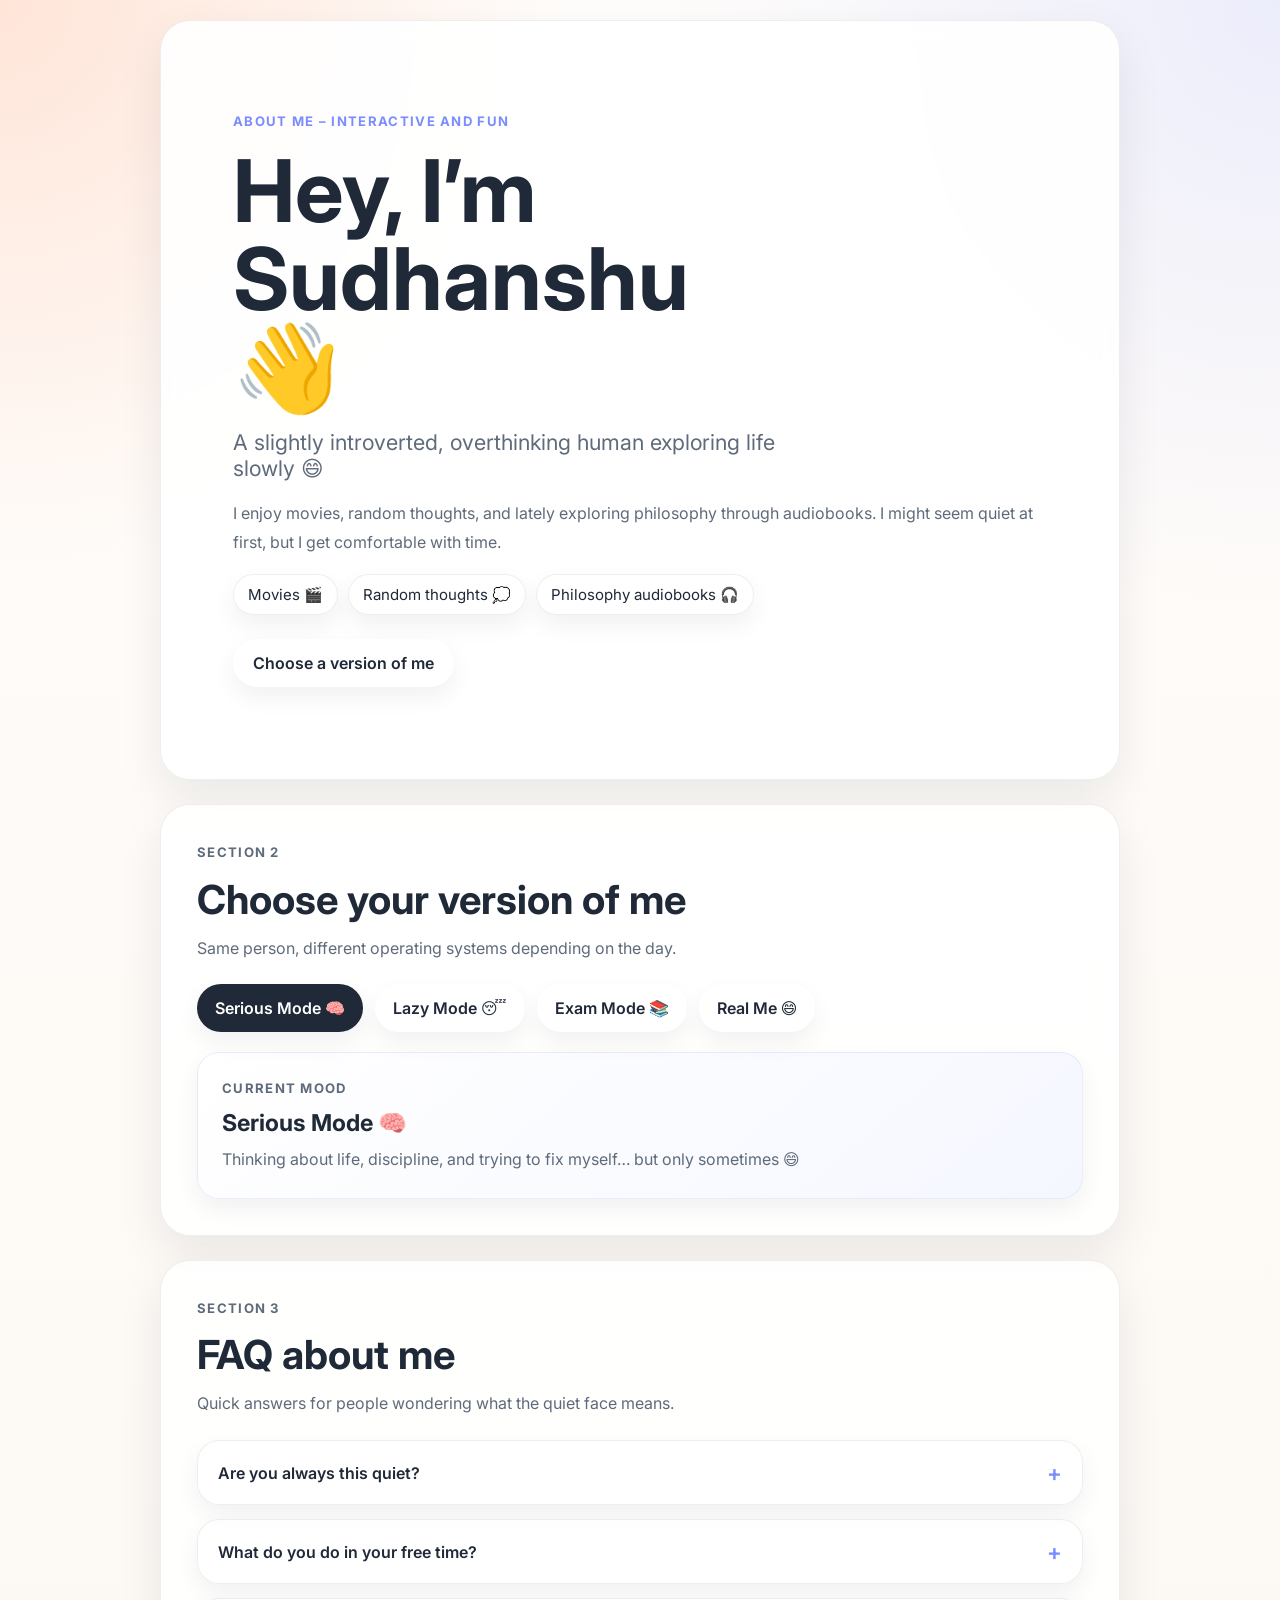
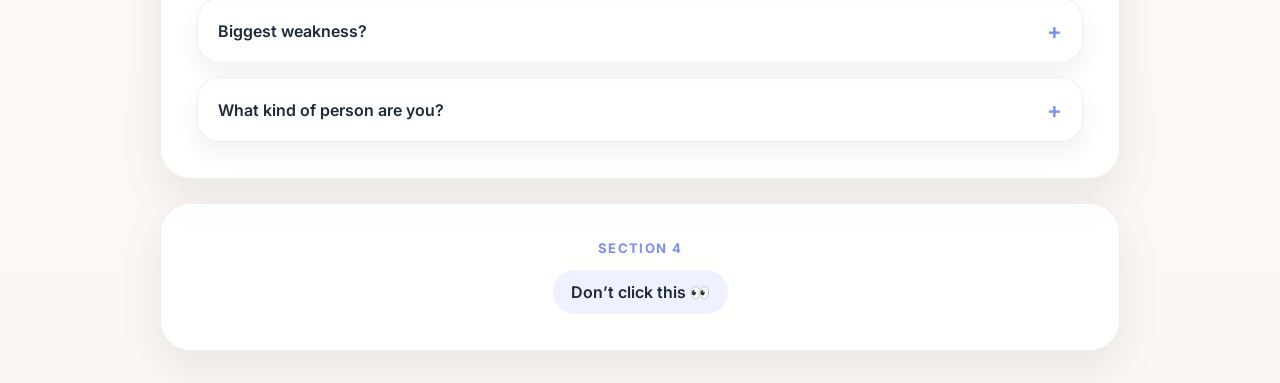
==== commit a6eee4bc: "Refine interactive about me page" ====
--- a/index.html
+++ b/index.html
@@ -3,135 +3,166 @@
   <head>
     <meta charset="UTF-8">
     <meta name="viewport" content="width=device-width, initial-scale=1.0">
-    <title>About Sudhanshu | Interactive and Fun</title>
+    <title>Sudhanshu | About Me</title>
     <meta
       name="description"
-      content="A simple, thoughtful, and slightly fun personal page about Sudhanshu."
+      content="A simple, thoughtful, and interactive personal page about Sudhanshu."
     >
-    <meta name="theme-color" content="#f6efe8">
+    <meta name="theme-color" content="#f7efe7">
+
+    <!-- Google Font -->
     <link rel="preconnect" href="https://fonts.googleapis.com">
     <link rel="preconnect" href="https://fonts.gstatic.com" crossorigin>
     <link
       href="https://fonts.googleapis.com/css2?family=Inter:wght@400;500;600;700&display=swap"
       rel="stylesheet"
     >
+
+    <!-- Main stylesheet -->
     <link rel="stylesheet" href="style.css">
   </head>
   <body>
-    <div class="page-shell">
-      <main class="site-main">
-        <section class="hero reveal is-visible">
-          <p class="eyebrow">About Me – Interactive and Fun</p>
-          <h1>Hey, I’m Sudhanshu 👋</h1>
-          <p class="subtitle">
-            A slightly introverted, overthinking human exploring life slowly 😄
+    <main class="page">
+      <!-- Section 1: Hero / About Me -->
+      <section class="hero reveal is-visible" id="top">
+        <p class="section-kicker">About Me – Interactive and Fun</p>
+        <h1>Hey, I’m Sudhanshu 👋</h1>
+        <p class="hero-subtitle">
+          A slightly introverted, overthinking human exploring life slowly 😄
+        </p>
+        <p class="hero-description">
+          I enjoy movies, random thoughts, and lately exploring philosophy through
+          audiobooks. I might seem quiet at first, but I get comfortable with time.
+        </p>
+
+        <div class="mini-tags" aria-label="Things Sudhanshu likes">
+          <span>Movies 🎬</span>
+          <span>Random thoughts 💭</span>
+          <span>Philosophy audiobooks 🎧</span>
+        </div>
+
+        <a class="scroll-link" href="#versions">Choose a version of me</a>
+      </section>
+
+      <!-- Section 2: Interactive buttons -->
+      <section class="content-card reveal" id="versions">
+        <div class="section-heading">
+          <p class="section-kicker">Section 2</p>
+          <h2>Choose your version of me</h2>
+          <p>
+            Same person, different operating systems depending on the day.
           </p>
-          <p class="hero-text">
-            I enjoy movies, random thoughts, and lately exploring philosophy through
-            audiobooks. I might seem quiet at first, but I get comfortable with time.
+        </div>
+
+        <div class="mode-buttons" role="tablist" aria-label="Different versions of Sudhanshu">
+          <button class="mode-button is-active" type="button" data-mode="serious" role="tab" aria-selected="true">
+            Serious Mode 🧠
+          </button>
+          <button class="mode-button" type="button" data-mode="lazy" role="tab" aria-selected="false">
+            Lazy Mode 😴
+          </button>
+          <button class="mode-button" type="button" data-mode="exam" role="tab" aria-selected="false">
+            Exam Mode 📚
+          </button>
+          <button class="mode-button" type="button" data-mode="real" role="tab" aria-selected="false">
+            Real Me 😄
+          </button>
+        </div>
+
+        <article class="mode-panel" id="mode-panel" aria-live="polite">
+          <p class="panel-label">Current mood</p>
+          <h3 id="mode-title">Serious Mode 🧠</h3>
+          <p id="mode-text">
+            Thinking about life, discipline, and trying to fix myself… but only
+            sometimes 😄
           </p>
-          <a class="hero-link" href="#versions">Get to know me a little better</a>
-        </section>
+        </article>
+      </section>
 
-        <section id="versions" class="info-section reveal">
-          <div class="section-heading">
-            <p class="section-tag">Section 2</p>
-            <h2>Choose your version of me</h2>
-            <p>
-              Different moods, same person. Click a button and see which version has
-              taken over today.
-            </p>
-          </div>
+      <!-- Section 3: FAQ -->
+      <section class="content-card reveal" id="faq">
+        <div class="section-heading">
+          <p class="section-kicker">Section 3</p>
+          <h2>FAQ about me</h2>
+          <p>Quick answers for people wondering what the quiet face means.</p>
+        </div>
 
-          <div class="mode-buttons" role="tablist" aria-label="Choose a version of Sudhanshu">
-            <button class="mode-button is-active" type="button" data-mode="serious" role="tab" aria-selected="true">
-              Serious Mode 🧠
+        <div class="faq-list">
+          <article class="faq-item">
+            <button
+              class="faq-question"
+              type="button"
+              aria-expanded="false"
+              aria-controls="faq-answer-1"
+            >
+              <span>Are you always this quiet?</span>
+              <span class="faq-icon" aria-hidden="true">+</span>
             </button>
-            <button class="mode-button" type="button" data-mode="lazy" role="tab" aria-selected="false">
-              Lazy Mode 😴
+            <div class="faq-answer" id="faq-answer-1">
+              <p>Initially yes 😅 but I get comfortable with time</p>
+            </div>
+          </article>
+
+          <article class="faq-item">
+            <button
+              class="faq-question"
+              type="button"
+              aria-expanded="false"
+              aria-controls="faq-answer-2"
+            >
+              <span>What do you do in your free time?</span>
+              <span class="faq-icon" aria-hidden="true">+</span>
             </button>
-            <button class="mode-button" type="button" data-mode="exam" role="tab" aria-selected="false">
-              Exam Mode 📚
+            <div class="faq-answer" id="faq-answer-2">
+              <p>Movies, random thoughts, sometimes overthinking</p>
+            </div>
+          </article>
+
+          <article class="faq-item">
+            <button
+              class="faq-question"
+              type="button"
+              aria-expanded="false"
+              aria-controls="faq-answer-3"
+            >
+              <span>Biggest weakness?</span>
+              <span class="faq-icon" aria-hidden="true">+</span>
             </button>
-            <button class="mode-button" type="button" data-mode="real" role="tab" aria-selected="false">
-              Real Me 😄
+            <div class="faq-answer" id="faq-answer-3">
+              <p>Procrastination + overthinking combo</p>
+            </div>
+          </article>
+
+          <article class="faq-item">
+            <button
+              class="faq-question"
+              type="button"
+              aria-expanded="false"
+              aria-controls="faq-answer-4"
+            >
+              <span>What kind of person are you?</span>
+              <span class="faq-icon" aria-hidden="true">+</span>
             </button>
-          </div>
+            <div class="faq-answer" id="faq-answer-4">
+              <p>Calm, simple, and low-drama person</p>
+            </div>
+          </article>
+        </div>
+      </section>
 
-          <article class="mode-card" aria-live="polite">
-            <p class="mode-label">Currently selected</p>
-            <h3 id="mode-title">Serious Mode 🧠</h3>
-            <p id="mode-description">
-              Thinking about life, discipline, and trying to fix myself… but only
-              sometimes 😄
-            </p>
-          </article>
-        </section>
+      <!-- Section 4: Hidden easter egg -->
+      <section class="content-card easter-egg reveal" id="secret">
+        <p class="section-kicker">Section 4</p>
+        <button class="secret-button" type="button" id="secret-button">
+          Don’t click this 👀
+        </button>
+        <p class="secret-message" id="secret-message" hidden>
+          You’re one of the few people I feel comfortable talking to 😄
+        </p>
+      </section>
+    </main>
 
-        <section class="info-section reveal">
-          <div class="section-heading">
-            <p class="section-tag">Section 3</p>
-            <h2>FAQ about me</h2>
-            <p>
-              A few quick answers for anyone trying to decode the quiet guy in the room.
-            </p>
-          </div>
-
-          <div class="faq-list">
-            <article class="faq-item">
-              <button class="faq-question" type="button" aria-expanded="false">
-                <span>Are you always this quiet?</span>
-                <span class="faq-icon">+</span>
-              </button>
-              <div class="faq-answer">
-                <p>Initially yes 😅 but I get comfortable with time</p>
-              </div>
-            </article>
-
-            <article class="faq-item">
-              <button class="faq-question" type="button" aria-expanded="false">
-                <span>What do you do in your free time?</span>
-                <span class="faq-icon">+</span>
-              </button>
-              <div class="faq-answer">
-                <p>Movies, random thoughts, sometimes overthinking</p>
-              </div>
-            </article>
-
-            <article class="faq-item">
-              <button class="faq-question" type="button" aria-expanded="false">
-                <span>Biggest weakness?</span>
-                <span class="faq-icon">+</span>
-              </button>
-              <div class="faq-answer">
-                <p>Procrastination + overthinking combo</p>
-              </div>
-            </article>
-
-            <article class="faq-item">
-              <button class="faq-question" type="button" aria-expanded="false">
-                <span>What kind of person are you?</span>
-                <span class="faq-icon">+</span>
-              </button>
-              <div class="faq-answer">
-                <p>Calm, simple, and low-drama person</p>
-              </div>
-            </article>
-          </div>
-        </section>
-
-        <section class="easter-egg reveal">
-          <p class="section-tag">Section 4</p>
-          <button class="secret-button" type="button" id="secret-button">
-            Don’t click this 👀
-          </button>
-          <p class="secret-message" id="secret-message" hidden>
-            You’re one of the few people I feel comfortable talking to 😄
-          </p>
-        </section>
-      </main>
-    </div>
-
+    <!-- Main JavaScript -->
     <script src="script.js"></script>
   </body>
 </html>
--- a/style.css
+++ b/style.css
@@ -1,21 +1,19 @@
 :root {
-  --bg: #f8f4ef;
-  --bg-accent: #fffdf9;
-  --surface: rgba(255, 255, 255, 0.78);
-  --surface-strong: #ffffff;
+  --bg: #fcf7f2;
+  --bg-soft: #fffdfb;
+  --card: rgba(255, 255, 255, 0.9);
   --text: #1f2937;
   --muted: #5f6b7a;
-  --border: rgba(31, 41, 55, 0.09);
+  --accent: #7b8cff;
+  --accent-soft: #eef1ff;
+  --peach: #ffe2d4;
+  --border: rgba(31, 41, 55, 0.08);
   --shadow: 0 18px 45px rgba(15, 23, 42, 0.08);
   --shadow-soft: 0 10px 24px rgba(15, 23, 42, 0.06);
-  --accent: #7c8cff;
-  --accent-soft: #eef1ff;
-  --accent-warm: #ffd9c9;
-  --success: #d9f7e8;
-  --radius-lg: 28px;
-  --radius-md: 20px;
-  --radius-sm: 14px;
-  --container: 980px;
+  --radius-xl: 30px;
+  --radius-lg: 22px;
+  --radius-md: 16px;
+  --page-width: 960px;
 }
 
 * {
@@ -29,126 +27,129 @@
 body {
   margin: 0;
   min-height: 100vh;
-  font-family: "Inter", system-ui, -apple-system, BlinkMacSystemFont, "Segoe UI", sans-serif;
+  font-family: "Inter", system-ui, sans-serif;
   color: var(--text);
   background:
-    radial-gradient(circle at top left, rgba(255, 217, 201, 0.7), transparent 25%),
-    radial-gradient(circle at top right, rgba(124, 140, 255, 0.15), transparent 28%),
-    linear-gradient(180deg, var(--bg-accent), var(--bg));
-}
-
-img {
-  max-width: 100%;
-  display: block;
-}
-
-button {
+    radial-gradient(circle at top left, rgba(255, 226, 212, 0.9), transparent 24%),
+    radial-gradient(circle at top right, rgba(123, 140, 255, 0.14), transparent 26%),
+    linear-gradient(180deg, var(--bg-soft), var(--bg));
+}
+
+button,
+a {
   font: inherit;
 }
 
-.page-shell {
-  padding: 24px;
-}
-
-.site-main {
-  width: min(100%, var(--container));
+.page {
+  width: min(calc(100% - 32px), var(--page-width));
   margin: 0 auto;
-  display: grid;
-  gap: 28px;
+  padding: 20px 0 32px;
+  display: grid;
+  gap: 24px;
 }
 
 .hero,
-.info-section,
-.easter-egg {
-  background: var(--surface);
+.content-card {
+  background: var(--card);
   border: 1px solid var(--border);
+  border-radius: var(--radius-xl);
   box-shadow: var(--shadow);
-  border-radius: var(--radius-lg);
-  backdrop-filter: blur(12px);
+  backdrop-filter: blur(10px);
 }
 
 .hero {
-  padding: clamp(32px, 5vw, 72px);
-  min-height: min(88vh, 780px);
+  min-height: min(88vh, 760px);
+  padding: clamp(32px, 6vw, 72px);
   display: grid;
   align-content: center;
   gap: 18px;
 }
 
-.eyebrow,
-.section-tag,
-.mode-label {
+.section-kicker,
+.panel-label {
   margin: 0;
-  font-size: 0.84rem;
+  font-size: 0.82rem;
   font-weight: 700;
-  letter-spacing: 0.08em;
+  letter-spacing: 0.1em;
   text-transform: uppercase;
   color: var(--accent);
 }
 
-.hero h1,
-.section-heading h2,
-.mode-card h3 {
+h1,
+h2,
+h3,
+p {
   margin: 0;
-  line-height: 1.05;
-}
-
-.hero h1 {
-  font-size: clamp(2.5rem, 8vw, 5.5rem);
+}
+
+h1 {
   max-width: 10ch;
-}
-
-.subtitle {
-  margin: 0;
-  max-width: 38rem;
-  font-size: clamp(1.08rem, 2.2vw, 1.35rem);
+  font-size: clamp(2.7rem, 8vw, 5.4rem);
+  line-height: 1.02;
+}
+
+.hero-subtitle {
+  max-width: 36rem;
+  font-size: clamp(1.08rem, 2.5vw, 1.35rem);
   color: var(--muted);
 }
 
-.hero-text,
+.hero-description,
 .section-heading p,
-.mode-card p,
+.mode-panel p,
 .faq-answer p,
 .secret-message {
-  margin: 0;
-  max-width: 40rem;
   color: var(--muted);
   line-height: 1.8;
 }
 
-.hero-link {
+.mini-tags {
+  display: flex;
+  flex-wrap: wrap;
+  gap: 10px;
+}
+
+.mini-tags span {
+  padding: 10px 14px;
+  border-radius: 999px;
+  background: rgba(255, 255, 255, 0.85);
+  border: 1px solid var(--border);
+  box-shadow: var(--shadow-soft);
+  font-size: 0.94rem;
+}
+
+.scroll-link {
   width: fit-content;
   margin-top: 6px;
   padding: 14px 20px;
   border-radius: 999px;
-  color: var(--text);
   text-decoration: none;
   font-weight: 600;
-  background: var(--surface-strong);
+  color: var(--text);
+  background: white;
   box-shadow: var(--shadow-soft);
   transition: transform 180ms ease, box-shadow 180ms ease, background-color 180ms ease;
 }
 
-.hero-link:hover,
-.hero-link:focus-visible {
-  transform: translateY(-2px) scale(1.01);
+.scroll-link:hover,
+.scroll-link:focus-visible {
+  transform: translateY(-2px) scale(1.02);
+  background: #fff8f4;
   box-shadow: 0 16px 28px rgba(15, 23, 42, 0.1);
-  background: #fff7f2;
-}
-
-.info-section,
-.easter-egg {
+}
+
+.content-card {
   padding: clamp(24px, 4vw, 36px);
 }
 
 .section-heading {
   display: grid;
   gap: 10px;
-  margin-bottom: 24px;
+  margin-bottom: 22px;
 }
 
 .section-heading h2 {
-  font-size: clamp(1.8rem, 4vw, 2.6rem);
+  font-size: clamp(1.8rem, 4vw, 2.5rem);
 }
 
 .mode-buttons {
@@ -167,7 +168,7 @@
 .mode-button {
   padding: 14px 18px;
   border-radius: 999px;
-  background: var(--surface-strong);
+  background: white;
   color: var(--text);
   box-shadow: var(--shadow-soft);
   cursor: pointer;
@@ -188,24 +189,27 @@
 
 .mode-button.is-active {
   background: var(--text);
-  color: #ffffff;
-  box-shadow: 0 16px 28px rgba(31, 41, 55, 0.15);
-}
-
-.mode-card {
+  color: white;
+}
+
+.mode-panel {
   margin-top: 20px;
   padding: 24px;
-  border-radius: var(--radius-md);
-  background: linear-gradient(145deg, rgba(255, 255, 255, 0.95), rgba(238, 241, 255, 0.9));
-  border: 1px solid rgba(124, 140, 255, 0.15);
-  box-shadow: var(--shadow-soft);
-  transform-origin: center;
+  border-radius: var(--radius-lg);
+  background: linear-gradient(140deg, #ffffff, #f5f7ff);
+  border: 1px solid rgba(123, 140, 255, 0.14);
+  box-shadow: var(--shadow-soft);
   transition: opacity 220ms ease, transform 220ms ease;
 }
 
-.mode-card.is-switching {
+.mode-panel.is-switching {
   opacity: 0;
-  transform: scale(0.97) translateY(6px);
+  transform: translateY(8px) scale(0.98);
+}
+
+.mode-panel h3 {
+  margin: 8px 0 8px;
+  font-size: 1.45rem;
 }
 
 .faq-list {
@@ -214,9 +218,9 @@
 }
 
 .faq-item {
-  background: rgba(255, 255, 255, 0.72);
+  background: rgba(255, 255, 255, 0.75);
   border: 1px solid var(--border);
-  border-radius: var(--radius-md);
+  border-radius: var(--radius-lg);
   box-shadow: var(--shadow-soft);
   overflow: hidden;
 }
@@ -225,20 +229,18 @@
   width: 100%;
   padding: 18px 20px;
   display: flex;
+  justify-content: space-between;
   align-items: center;
-  justify-content: space-between;
   gap: 16px;
+  background: transparent;
+  color: var(--text);
+  text-align: left;
+  font-weight: 600;
   cursor: pointer;
-  background: transparent;
-  color: var(--text);
-  font-weight: 600;
-  text-align: left;
 }
 
 .faq-icon {
-  flex-shrink: 0;
   font-size: 1.4rem;
-  line-height: 1;
   color: var(--accent);
   transition: transform 220ms ease;
 }
@@ -259,10 +261,9 @@
 
 .easter-egg {
   text-align: center;
+  display: grid;
   justify-items: center;
-  display: grid;
   gap: 14px;
-  margin-bottom: 24px;
 }
 
 .secret-button {
@@ -270,24 +271,24 @@
   border-radius: 999px;
   background: var(--accent-soft);
   color: var(--text);
+  font-weight: 600;
   cursor: pointer;
-  font-weight: 600;
   transition: transform 180ms ease, box-shadow 180ms ease, background-color 180ms ease;
 }
 
 .secret-message {
-  max-width: 28rem;
+  max-width: 30rem;
   padding: 16px 18px;
-  border-radius: var(--radius-sm);
-  background: var(--success);
-  color: #27533f;
+  border-radius: var(--radius-md);
+  background: #def6e7;
+  color: #23513d;
   box-shadow: var(--shadow-soft);
   opacity: 0;
   transform: translateY(8px);
   transition: opacity 260ms ease, transform 260ms ease;
 }
 
-.secret-message.is-visible {
+.secret-message.show {
   opacity: 1;
   transform: translateY(0);
 }
@@ -304,14 +305,16 @@
 }
 
 @media (max-width: 720px) {
-  .page-shell {
-    padding: 16px;
+  .page {
+    width: min(calc(100% - 20px), var(--page-width));
+    padding-top: 10px;
+    gap: 18px;
   }
 
   .hero {
     min-height: auto;
-    padding-top: 72px;
-    padding-bottom: 72px;
+    padding-top: 64px;
+    padding-bottom: 64px;
   }
 
   .mode-buttons {
@@ -320,19 +323,19 @@
   }
 
   .mode-button,
-  .hero-link,
+  .scroll-link,
   .secret-button {
     width: 100%;
-    justify-content: center;
     text-align: center;
   }
 
-  .faq-question {
-    padding: 16px 18px;
-  }
-
-  .faq-answer p {
-    padding: 0 18px 18px;
+  .mini-tags {
+    gap: 8px;
+  }
+
+  .mini-tags span {
+    width: 100%;
+    text-align: center;
   }
 }
 
@@ -352,10 +355,10 @@
 
   .reveal,
   .reveal.is-visible,
+  .mode-panel,
+  .mode-panel.is-switching,
   .secret-message,
-  .secret-message.is-visible,
-  .mode-card,
-  .mode-card.is-switching {
+  .secret-message.show {
     opacity: 1;
     transform: none;
   }
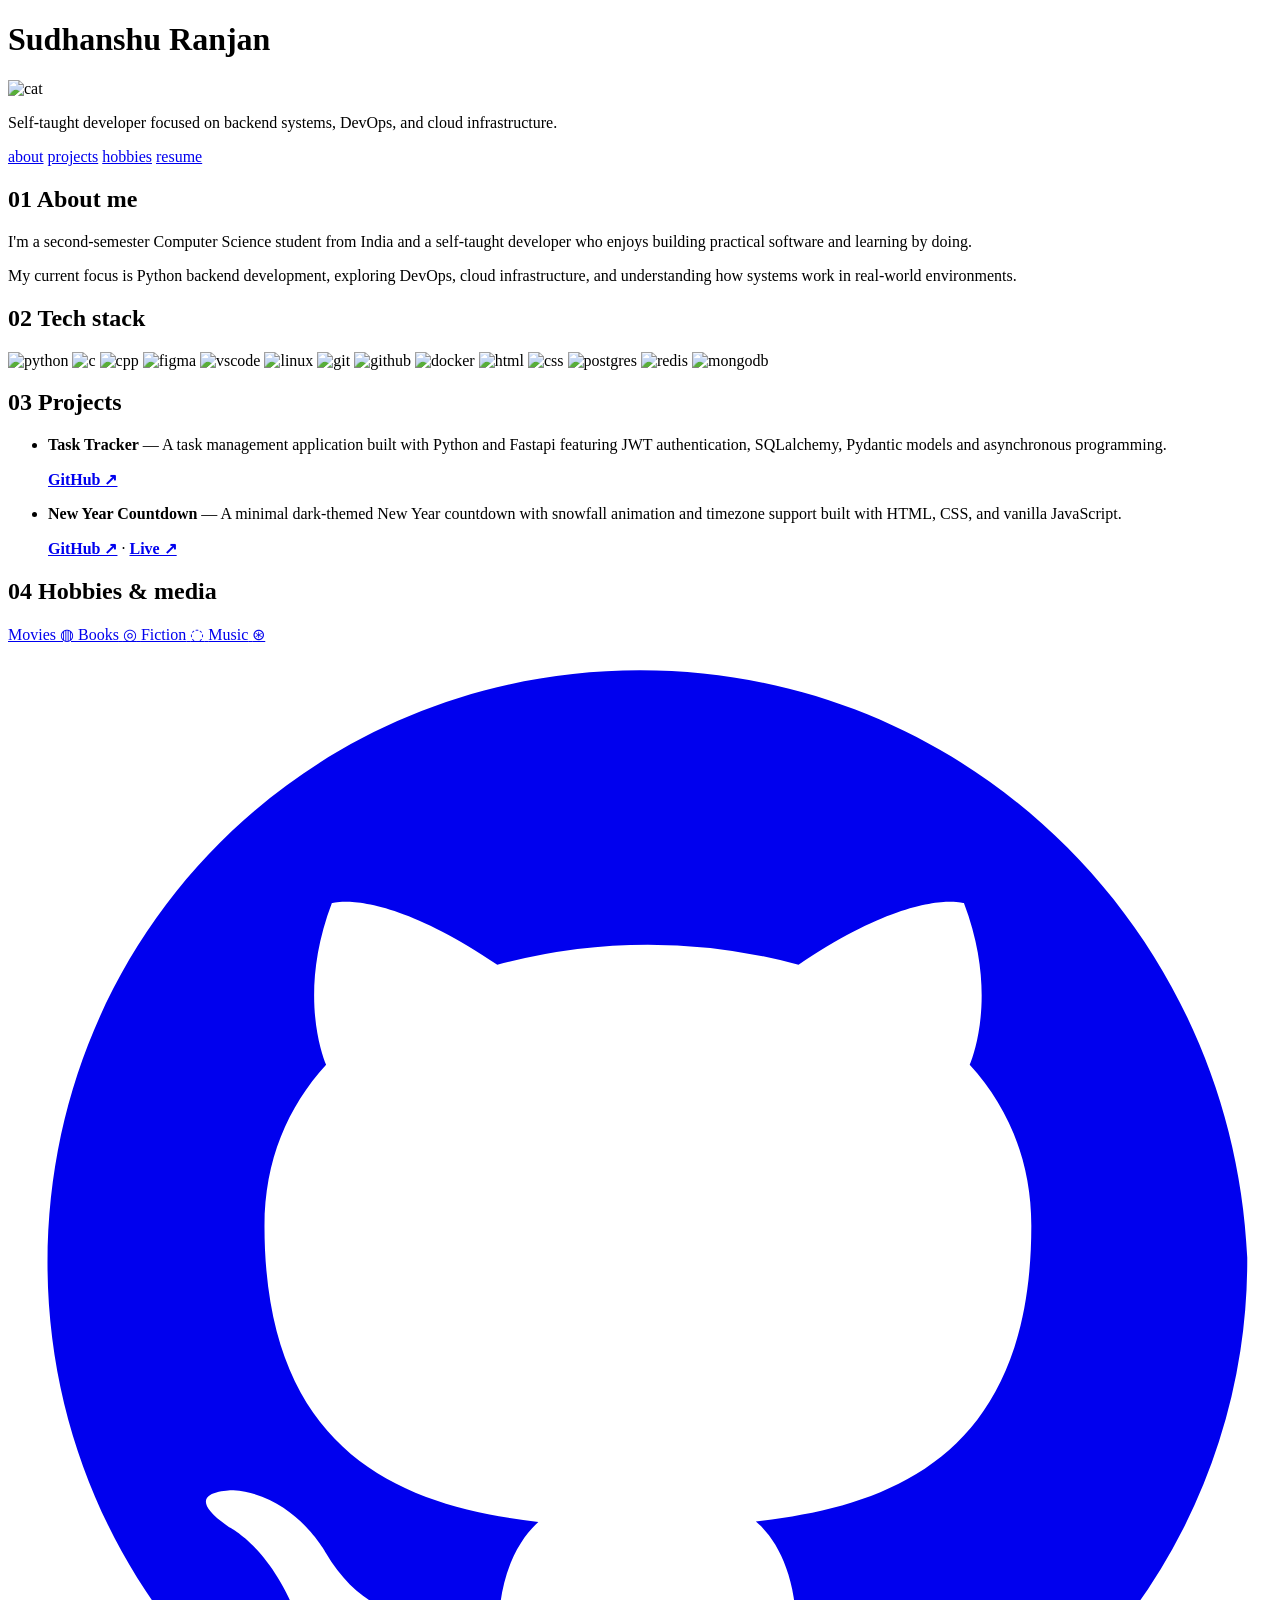
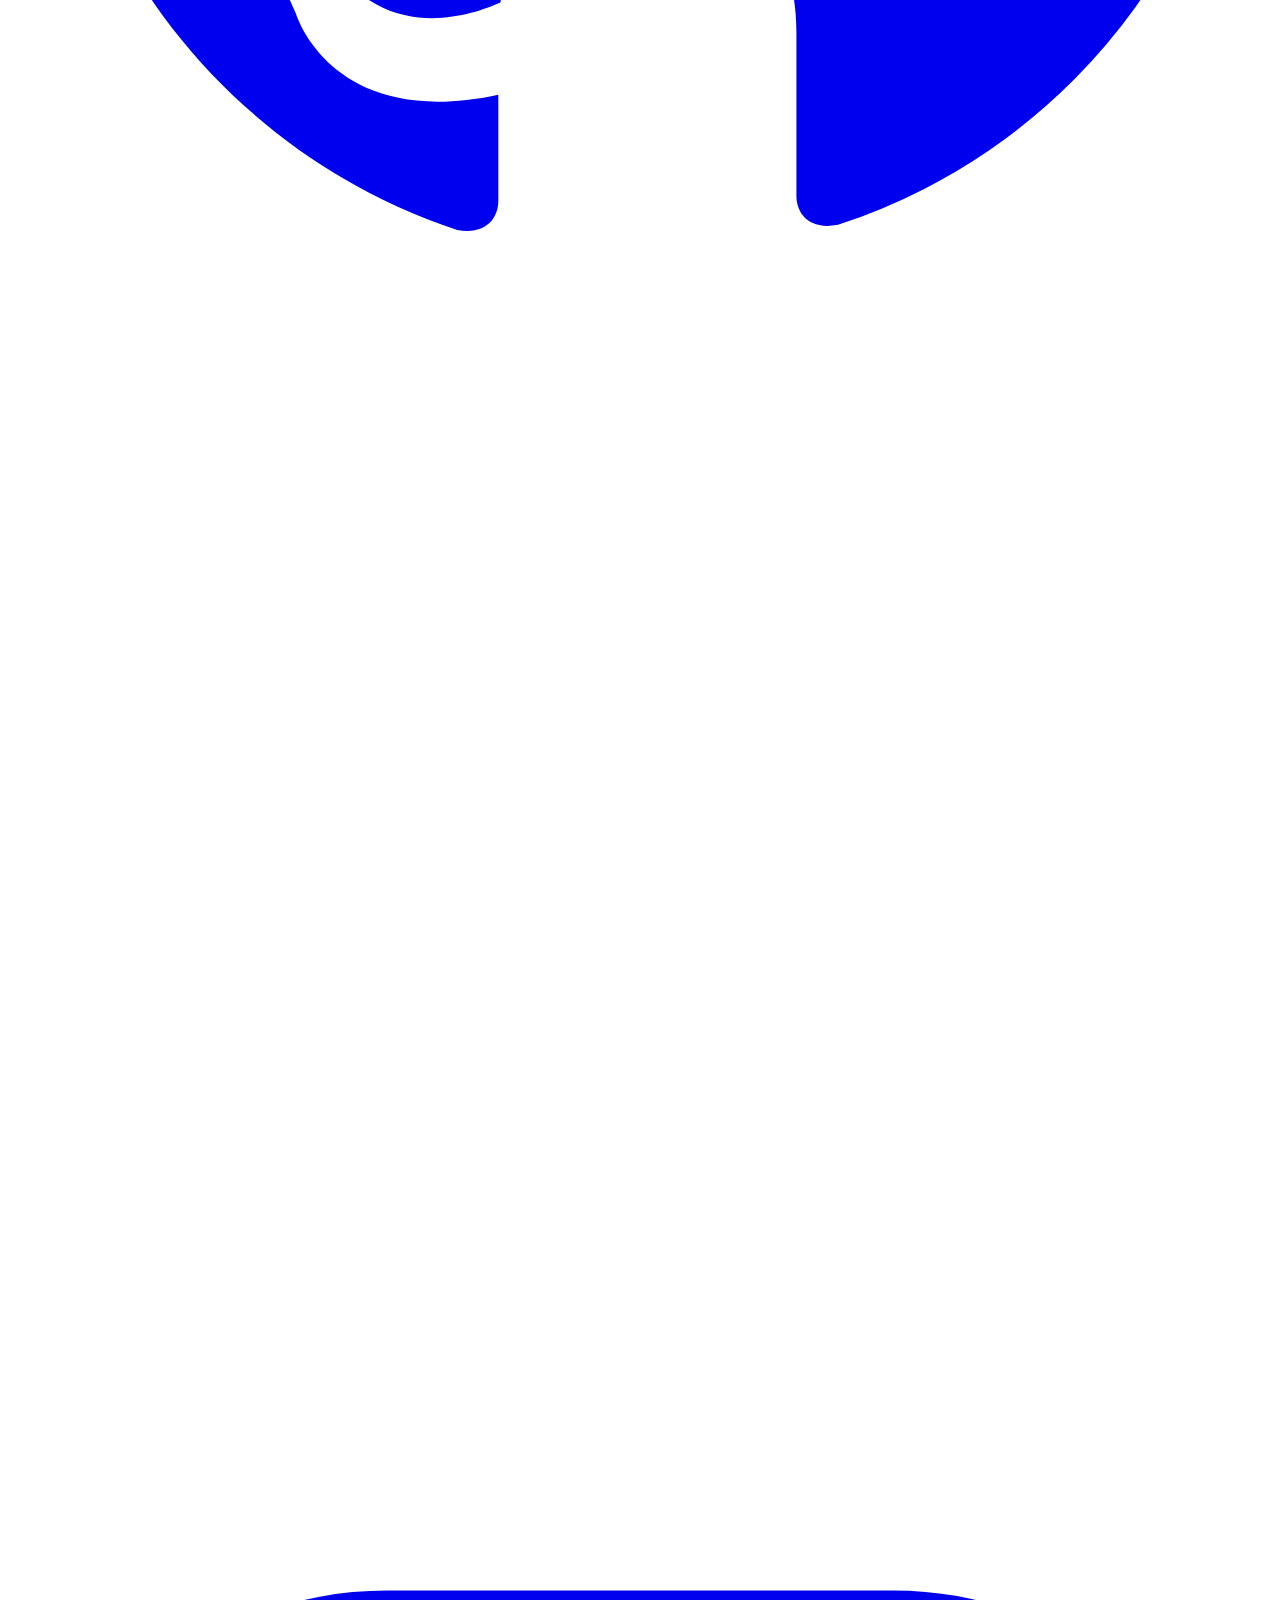
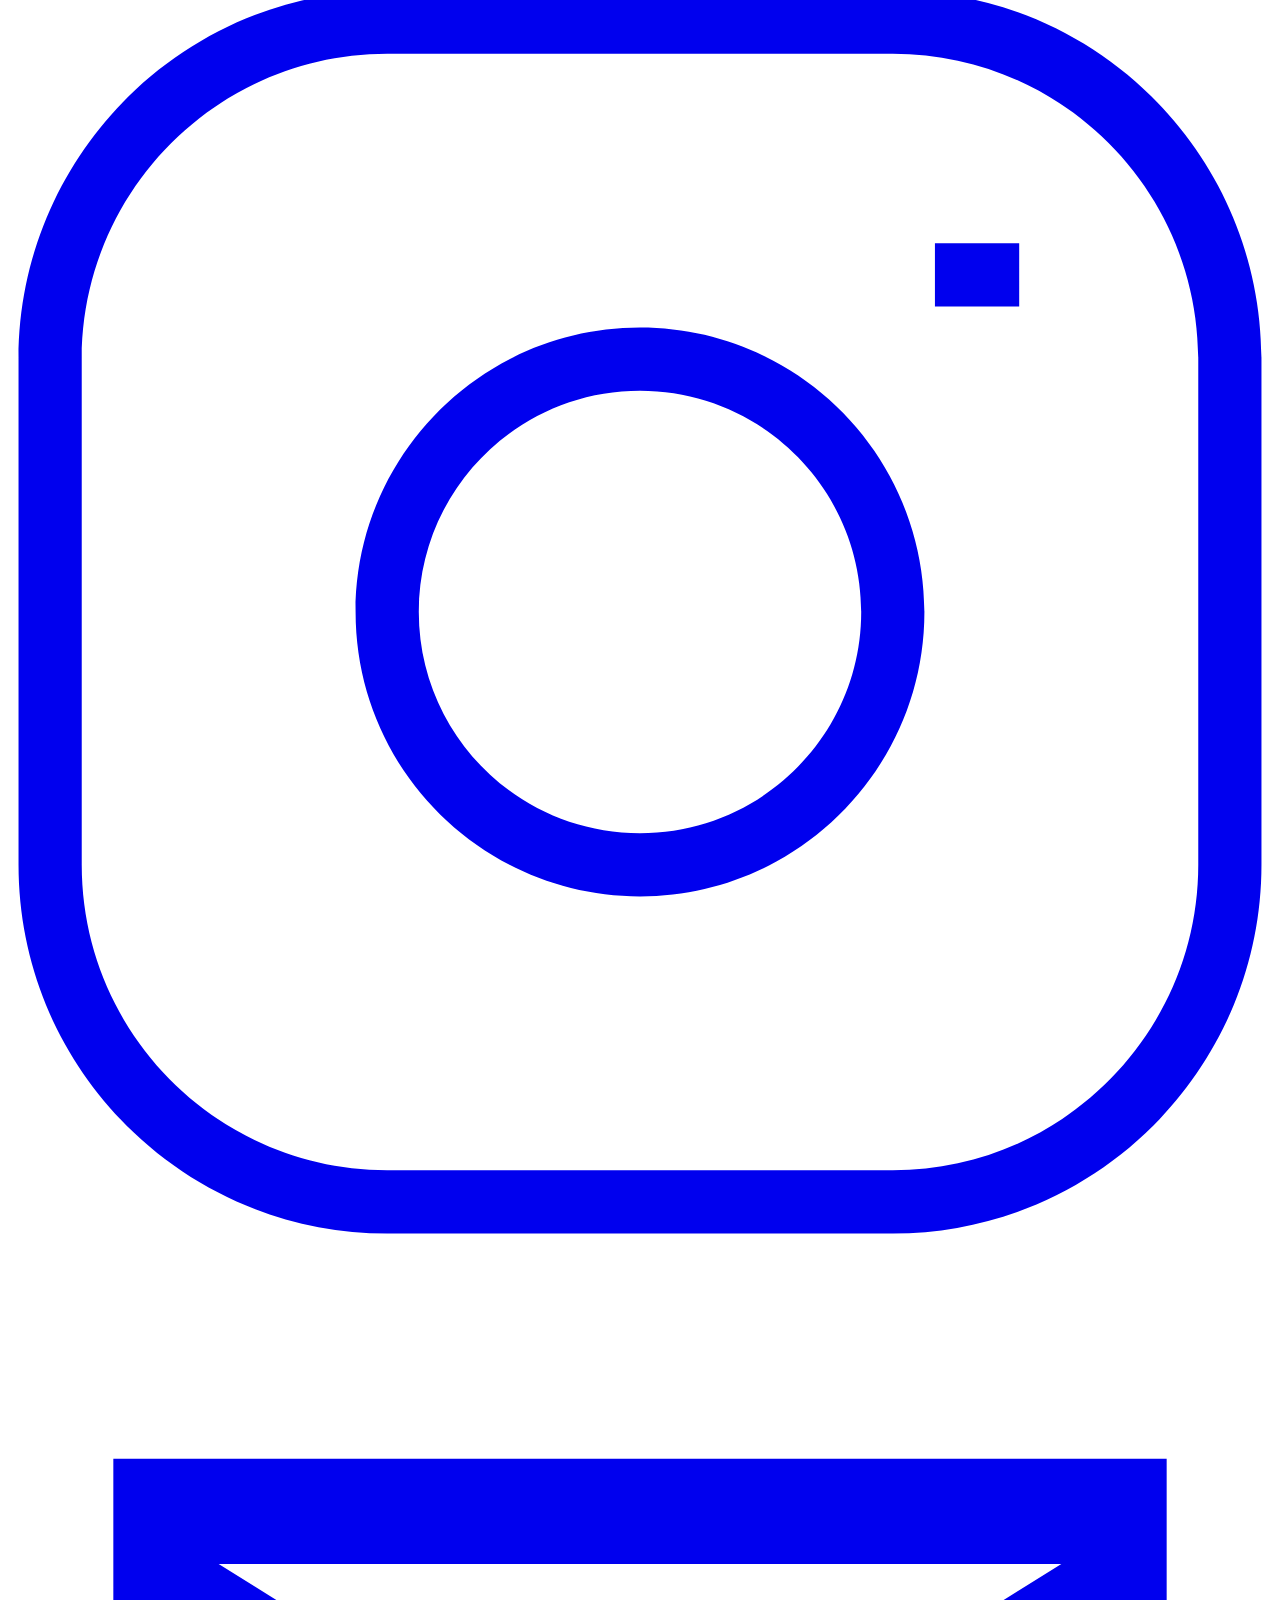
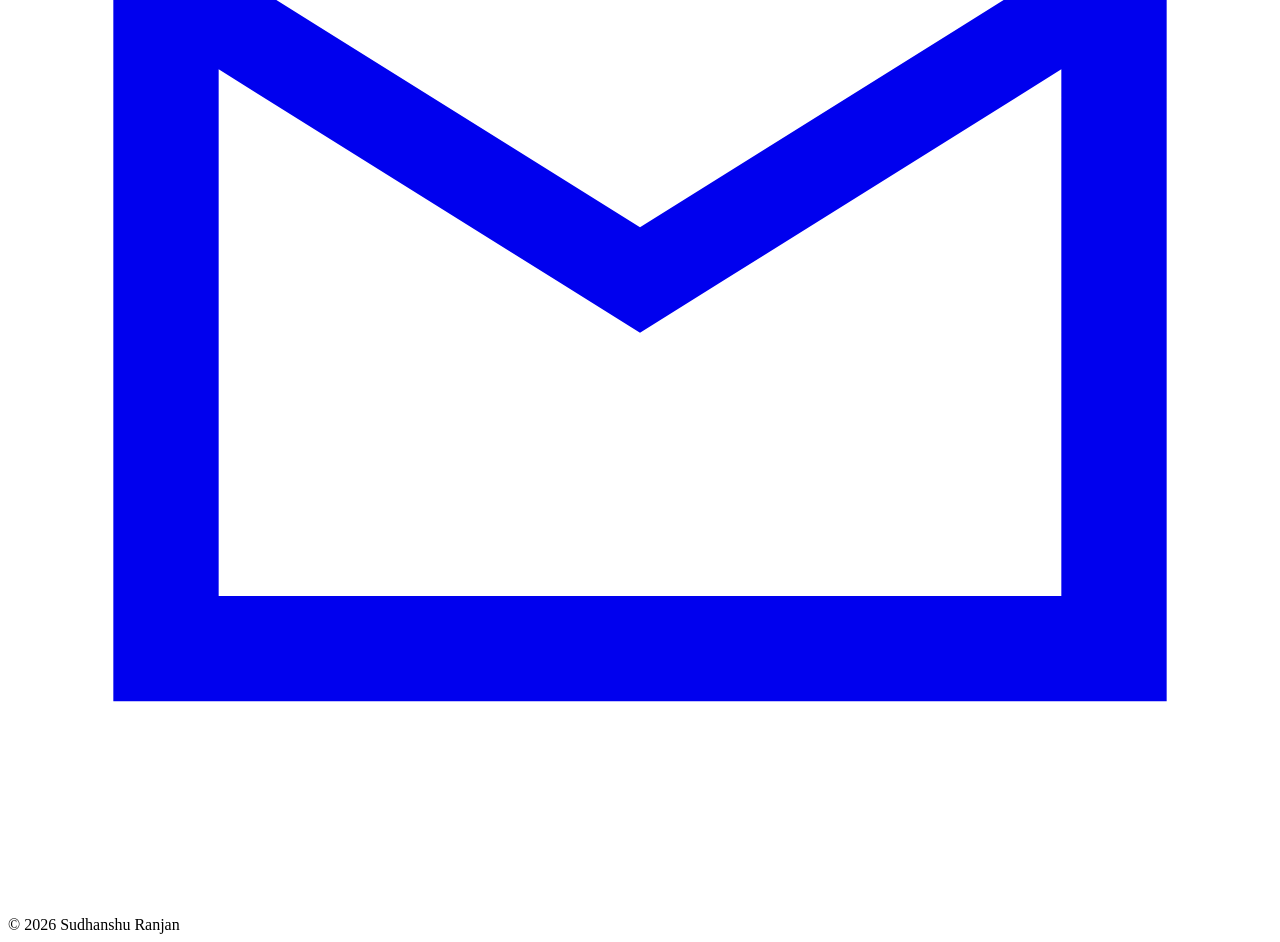
==== commit 5ff6ccd4: "feat: new project" ====
--- a/index.html
+++ b/index.html
@@ -1,168 +1,192 @@
 <!doctype html>
 <html lang="en">
   <head>
+    <!-- Basic -->
     <meta charset="UTF-8">
-    <meta name="viewport" content="width=device-width, initial-scale=1.0">
-    <title>Sudhanshu | About Me</title>
-    <meta
-      name="description"
-      content="A simple, thoughtful, and interactive personal page about Sudhanshu."
-    >
-    <meta name="theme-color" content="#f7efe7">
+    <meta name="viewport" content="width=device-width, initial-scale=1">
+    <title>Sudhanshu | Portfolio</title>
+    <meta name="description" content="Sudhanshu's minimal portfolio — Python backend, DevOps, cloud, and systems-focused projects.">
+    <meta name="theme-color" content="#09090b">
 
-    <!-- Google Font -->
+    <link rel="icon" href="/assets/favicon.png" type="image/png">
     <link rel="preconnect" href="https://fonts.googleapis.com">
     <link rel="preconnect" href="https://fonts.gstatic.com" crossorigin>
-    <link
-      href="https://fonts.googleapis.com/css2?family=Inter:wght@400;500;600;700&display=swap"
-      rel="stylesheet"
-    >
+    <link href="https://fonts.googleapis.com/css2?family=Inter:wght@400;500;600&family=Space+Grotesk:wght@500;600&display=swap" rel="stylesheet">
+    <link rel="stylesheet" href="styles.css">
+  </head>
 
-    <!-- Main stylesheet -->
-    <link rel="stylesheet" href="style.css">
-  </head>
   <body>
-    <main class="page">
-      <!-- Section 1: Hero / About Me -->
-      <section class="hero reveal is-visible" id="top">
-        <p class="section-kicker">About Me – Interactive and Fun</p>
-        <h1>Hey, I’m Sudhanshu 👋</h1>
-        <p class="hero-subtitle">
-          A slightly introverted, overthinking human exploring life slowly 😄
-        </p>
-        <p class="hero-description">
-          I enjoy movies, random thoughts, and lately exploring philosophy through
-          audiobooks. I might seem quiet at first, but I get comfortable with time.
+    <main>
+      <header class="top fade-up">
+        <div class="hero-name">
+
+          <h1 class="typing-name">
+            Sudhanshu Ranjan
+          </h1>
+
+          <img 
+            class="hero-cat"
+            src="https://64.media.tumblr.com/34784257378ce2c51675599159735772/tumblr_nd3b8i2gL01sedjuto1_400.gifv"
+            alt="cat"
+          >
+
+        </div>
+        <p class="role">Self-taught developer focused on backend systems, DevOps, and cloud infrastructure.</p>
+        <nav>
+          <a class="chip" href="#about">about</a>
+          <a class="chip" href="#projects">projects</a>
+          <a class="chip" href="#hobbies">hobbies</a>
+          <a class="chip" href="https://github.com/syswitzz">resume</a>
+        </nav>
+      </header>
+
+      <section id="about" class="fade-up delay-1">
+        <h2 class="heading">
+          <span class="heading-number">01</span>
+          <span class="heading-title">About me</span>
+        </h2>
+        <p>
+          I'm a second-semester Computer Science student from India and a self-taught developer who enjoys building practical software and learning by doing.
         </p>
 
-        <div class="mini-tags" aria-label="Things Sudhanshu likes">
-          <span>Movies 🎬</span>
-          <span>Random thoughts 💭</span>
-          <span>Philosophy audiobooks 🎧</span>
-        </div>
-
-        <a class="scroll-link" href="#versions">Choose a version of me</a>
+        <p class="muted">
+          My current focus is Python backend development, exploring DevOps, cloud infrastructure, and understanding how systems work in real-world environments.
+        </p>
       </section>
 
-      <!-- Section 2: Interactive buttons -->
-      <section class="content-card reveal" id="versions">
-        <div class="section-heading">
-          <p class="section-kicker">Section 2</p>
-          <h2>Choose your version of me</h2>
-          <p>
-            Same person, different operating systems depending on the day.
-          </p>
-        </div>
+      <section id="stack" class="fade-up delay-2">
+        <h2 class="heading">
+          <span class="heading-number">02</span>
+          <span class="heading-title">Tech stack</span>
+        </h2>
 
-        <div class="mode-buttons" role="tablist" aria-label="Different versions of Sudhanshu">
-          <button class="mode-button is-active" type="button" data-mode="serious" role="tab" aria-selected="true">
-            Serious Mode 🧠
-          </button>
-          <button class="mode-button" type="button" data-mode="lazy" role="tab" aria-selected="false">
-            Lazy Mode 😴
-          </button>
-          <button class="mode-button" type="button" data-mode="exam" role="tab" aria-selected="false">
-            Exam Mode 📚
-          </button>
-          <button class="mode-button" type="button" data-mode="real" role="tab" aria-selected="false">
-            Real Me 😄
-          </button>
-        </div>
+        <div class="stack-icons">
 
-        <article class="mode-panel" id="mode-panel" aria-live="polite">
-          <p class="panel-label">Current mood</p>
-          <h3 id="mode-title">Serious Mode 🧠</h3>
-          <p id="mode-text">
-            Thinking about life, discipline, and trying to fix myself… but only
-            sometimes 😄
-          </p>
-        </article>
-      </section>
+          <img src="https://skillicons.dev/icons?i=python" alt="python">
+          <img src="https://skillicons.dev/icons?i=c" alt="c">
+          <img src="https://skillicons.dev/icons?i=cpp" alt="cpp">
+          <img src="https://skillicons.dev/icons?i=figma" alt="figma">
+          <img src="https://skillicons.dev/icons?i=vscode" alt="vscode">
+          <img src="https://skillicons.dev/icons?i=linux" alt="linux">
+          <img src="https://skillicons.dev/icons?i=git" alt="git">
+          <img src="https://skillicons.dev/icons?i=github" alt="github">
+          <img src="https://skillicons.dev/icons?i=docker" alt="docker">
+          <img src="https://skillicons.dev/icons?i=html" alt="html">
+          <img src="https://skillicons.dev/icons?i=css" alt="css">
+          <img src="https://skillicons.dev/icons?i=postgres" alt="postgres">
+          <img src="https://skillicons.dev/icons?i=redis" alt="redis">
+          <img src="https://skillicons.dev/icons?i=mongodb" alt="mongodb">
 
-      <!-- Section 3: FAQ -->
-      <section class="content-card reveal" id="faq">
-        <div class="section-heading">
-          <p class="section-kicker">Section 3</p>
-          <h2>FAQ about me</h2>
-          <p>Quick answers for people wondering what the quiet face means.</p>
-        </div>
-
-        <div class="faq-list">
-          <article class="faq-item">
-            <button
-              class="faq-question"
-              type="button"
-              aria-expanded="false"
-              aria-controls="faq-answer-1"
-            >
-              <span>Are you always this quiet?</span>
-              <span class="faq-icon" aria-hidden="true">+</span>
-            </button>
-            <div class="faq-answer" id="faq-answer-1">
-              <p>Initially yes 😅 but I get comfortable with time</p>
-            </div>
-          </article>
-
-          <article class="faq-item">
-            <button
-              class="faq-question"
-              type="button"
-              aria-expanded="false"
-              aria-controls="faq-answer-2"
-            >
-              <span>What do you do in your free time?</span>
-              <span class="faq-icon" aria-hidden="true">+</span>
-            </button>
-            <div class="faq-answer" id="faq-answer-2">
-              <p>Movies, random thoughts, sometimes overthinking</p>
-            </div>
-          </article>
-
-          <article class="faq-item">
-            <button
-              class="faq-question"
-              type="button"
-              aria-expanded="false"
-              aria-controls="faq-answer-3"
-            >
-              <span>Biggest weakness?</span>
-              <span class="faq-icon" aria-hidden="true">+</span>
-            </button>
-            <div class="faq-answer" id="faq-answer-3">
-              <p>Procrastination + overthinking combo</p>
-            </div>
-          </article>
-
-          <article class="faq-item">
-            <button
-              class="faq-question"
-              type="button"
-              aria-expanded="false"
-              aria-controls="faq-answer-4"
-            >
-              <span>What kind of person are you?</span>
-              <span class="faq-icon" aria-hidden="true">+</span>
-            </button>
-            <div class="faq-answer" id="faq-answer-4">
-              <p>Calm, simple, and low-drama person</p>
-            </div>
-          </article>
         </div>
       </section>
 
-      <!-- Section 4: Hidden easter egg -->
-      <section class="content-card easter-egg reveal" id="secret">
-        <p class="section-kicker">Section 4</p>
-        <button class="secret-button" type="button" id="secret-button">
-          Don’t click this 👀
-        </button>
-        <p class="secret-message" id="secret-message" hidden>
-          You’re one of the few people I feel comfortable talking to 😄
-        </p>
+      <section id="projects" class="projects fade-up delay-2">
+        <h2 class="heading">
+          <span class="heading-number">03</span>
+          <span class="heading-title">Projects</span>
+        </h2>
+        <ul class="projects-list">
+
+          <li class="project-item">
+            <p class="project-desc">
+              <strong>Task Tracker</strong> — A task management application built with Python and Fastapi featuring JWT authentication, SQLalchemy, Pydantic models and asynchronous programming.
+            </p>
+
+            <div class="project-links">
+              <a href="https://github.com/syswitzz/task-tracker"><strong>GitHub ↗</strong></a>
+            </div>
+          </li>
+
+          <li class="project-item">
+
+            <p>
+              <strong>New Year Countdown</strong> — A minimal dark-themed New Year countdown with snowfall animation and timezone support built with HTML, CSS, and vanilla JavaScript.
+            </p>
+
+            <div class="project-links">
+              <a href="https://github.com/syswitzz/newyear-countdown"><strong>GitHub ↗</strong></a>
+              <span>·</span>
+              <a href="https://nycd.anshu.eu.org"><strong>Live ↗</strong></a>
+            </div>
+
+          </li>
+
+        </ul>
       </section>
+
+      <section id="hobbies" class="fade-up delay-3">
+        <h2 class="heading">
+          <span class="heading-number">04</span>
+          <span class="heading-title">Hobbies & media</span>
+        </h2>
+        <div class="hobbies-grid">
+          <a class="page-item-each" href="https://letterboxd.com/syswitzz/" target="_blank" rel="noopener noreferrer">
+            <span class="item-title">Movies</span>
+            <span class="item-icon">◍</span>
+          </a>
+          <a class="page-item-each" href="https://www.goodreads.com/user/show/181106351-sudhanshu-ranjan" target="_blank" rel="noopener noreferrer">
+            <span class="item-title">Books</span>
+            <span class="item-icon">◎</span>
+          </a>
+          <a class="page-item-each" href="https://anilist.co/user/syswitzz/" target="_blank" rel="noopener noreferrer">
+            <span class="item-title">Fiction</span>
+            <span class="item-icon">◌</span>
+          </a>
+          <a class="page-item-each" href="https://open.spotify.com/user/xbvdgrwzdyvvn8j3ur8vn495k/" target="_blank" rel="noopener noreferrer">
+            <span class="item-title">Music</span>
+            <span class="item-icon">⊛</span>
+          </a>
+        </div>
+      </section>
+      
+
+      <div class="social-icons bottom-strip fade-up delay-3">
+        <div class="socials" aria-label="social links">
+
+          <!-- Spotify 
+          <a class="icon-small" href="https://open.spotify.com/user/xbvdgrwzdyvvn8j3ur8vn495k/" target="_blank" rel="noopener noreferrer" aria-label="Spotify">
+            <svg class="social-icon" viewBox="0 0 30 30" fill="currentColor">
+              <path d="M 16 4 C 9.371094 4 4 9.371094 4 16 C 4 22.628906 9.371094 28 16 28 C 22.628906 28 28 22.628906 28 16 C 28 9.371094 22.628906 4 16 4 Z M 16 6 C 21.554688 6 26 10.445313 26 16 C 26 21.554688 21.554688 26 16 26 C 10.445313 26 6 21.554688 6 16 C 6 10.445313 10.445313 6 16 6 Z M 14.40625 10.75 C 12.460938 10.75 10.765625 10.929688 9.15625 11.4375 C 8.730469 11.523438 8.375 11.84375 8.375 12.4375 C 8.375 13.03125 8.8125 13.554688 9.40625 13.46875 C 9.660156 13.46875 9.832031 13.375 10 13.375 C 11.355469 13.035156 12.882813 12.875 14.40625 12.875 C 17.367188 12.875 20.40625 13.535156 22.4375 14.71875 C 22.691406 14.804688 22.777344 14.90625 23.03125 14.90625 C 23.625 14.90625 24.039063 14.46875 24.125 13.875 C 24.125 13.367188 23.871094 13.042969 23.53125 12.875 C 20.992188 11.4375 17.621094 10.75 14.40625 10.75 Z M 14.125 14.46875 C 12.347656 14.46875 11.082031 14.722656 9.8125 15.0625 C 9.390625 15.230469 9.15625 15.492188 9.15625 16 C 9.15625 16.421875 9.492188 16.84375 10 16.84375 C 10.171875 16.84375 10.246094 16.835938 10.5 16.75 C 11.429688 16.496094 12.707031 16.34375 14.0625 16.34375 C 16.855469 16.34375 19.285156 17.023438 21.0625 18.125 C 21.230469 18.210938 21.402344 18.28125 21.65625 18.28125 C 22.164063 18.28125 22.5 17.851563 22.5 17.34375 C 22.5 17.003906 22.339844 16.667969 22 16.5 C 19.800781 15.144531 17.003906 14.46875 14.125 14.46875 Z M 14.40625 18.125 C 12.96875 18.125 11.605469 18.285156 10.25 18.625 C 9.910156 18.710938 9.65625 18.953125 9.65625 19.375 C 9.65625 19.714844 9.921875 20.0625 10.34375 20.0625 C 10.429688 20.0625 10.675781 19.96875 10.84375 19.96875 C 11.945313 19.714844 13.128906 19.5625 14.3125 19.5625 C 16.425781 19.5625 18.359375 20.070313 19.96875 21 C 20.140625 21.085938 20.332031 21.15625 20.5 21.15625 C 20.839844 21.15625 21.164063 20.902344 21.25 20.5625 C 21.25 20.136719 21.066406 19.980469 20.8125 19.8125 C 18.949219 18.710938 16.773438 18.125 14.40625 18.125 Z"></path>
+            </svg>
+          </a>
+          -->
+
+          <!-- GitHub -->
+          <a href="https://github.com/syswitzz" target="_blank" rel="noopener noreferrer" aria-label="GitHub">
+            <svg class="social-icon" viewBox="0 0 24 24">
+              <path fill="currentColor"
+              d="M12 .5C5.73.5.75 5.48.75 11.75c0 5.02 3.26 9.27 7.78 10.77.57.1.78-.25.78-.55v-2.02c-3.17.69-3.84-1.53-3.84-1.53-.52-1.3-1.27-1.65-1.27-1.65-1.04-.71.08-.7.08-.7 1.15.08 1.75 1.18 1.75 1.18 1.02 1.74 2.67 1.24 3.32.95.1-.74.4-1.24.72-1.53-2.53-.29-5.2-1.26-5.2-5.62 0-1.24.44-2.26 1.17-3.06-.12-.29-.5-1.47.11-3.07 0 0 .96-.31 3.14 1.17a10.9 10.9 0 0 1 5.72 0c2.18-1.48 3.14-1.17 3.14-1.17.61 1.6.23 2.78.11 3.07.73.8 1.17 1.82 1.17 3.06 0 4.37-2.68 5.33-5.23 5.61.41.35.77 1.04.77 2.1v3.11c0 .31.21.66.79.55a11.27 11.27 0 0 0 7.77-10.77C23.25 5.48 18.27.5 12 .5Z"/>
+            </svg>
+          </a>
+
+          <!-- Telegram -->
+          <a href="https://t.me/syswitzz" target="_blank" rel="noopener noreferrer" aria-label="Telegram">
+            <svg class="social-icon" viewBox="0 0 28 28">
+              <path fill-rule="evenodd" clip-rule="evenodd" d="M26.5 14C26.5 20.9036 20.9036 26.5 14 26.5C7.09644 26.5 1.5 20.9036 1.5 14C1.5 7.09644 7.09644 1.5 14 1.5C20.9036 1.5 26.5 7.09644 26.5 14ZM28 14C28 21.732 21.732 28 14 28C6.26801 28 0 21.732 0 14C0 6.26801 6.26801 0 14 0C21.732 0 28 6.26801 28 14ZM8.42392 13.7773C8.03172 13.9413 8.06041 14.5071 8.46718 14.6304L10.7136 15.3117C11.1423 15.4418 11.6065 15.3745 11.9809 15.1282L17.0455 11.7958C17.0677 11.7812 17.0902 11.7731 17.112 11.7703C17.2403 11.7537 17.3457 11.9207 17.2342 12.0302L13.5886 15.6099C13.4734 15.723 13.4032 15.8617 13.3756 16.0061C13.3184 16.305 13.4437 16.6283 13.7305 16.7996L17.8122 19.2373C18.27 19.5107 18.8589 19.236 18.9445 18.7092L20.3533 10.042C20.4485 9.45619 19.8636 8.99382 19.3167 9.2225L8.42392 13.7773ZM10.2782 16.7472C10.8278 16.9139 11.4067 16.918 11.9484 16.7692C12.098 17.2973 12.4404 17.7762 12.9614 18.0874L17.043 20.5251C18.4124 21.3429 20.17 20.5194 20.4251 18.9498L21.8338 10.2826C22.1172 8.53919 20.3751 7.15411 18.7381 7.83862L7.84525 12.3934C6.1565 13.0996 6.27877 15.5342 8.03183 16.0659L10.2782 16.7472Z" fill="white"></path>
+            </svg>
+          </a>
+
+          <!-- Instagram -->
+          <a href="https://instagram.com/sudhanshu.src" target="_blank" rel="noopener noreferrer" aria-label="Instagram">
+            <svg class="social-icon" viewBox="0 0 30 30">
+              <path fill="currentColor"
+              d="M0.25 9C0.25 4.16751 4.16751 0.25 9 0.25H21C25.8325 0.25 29.75 4.16751 29.75 9V21C29.75 25.8325 25.8325 29.75 21 29.75H9C4.16751 29.75 0.25 25.8325 0.25 21V9ZM9 1.75C4.99594 1.75 1.75 4.99594 1.75 9V21C1.75 25.0041 4.99594 28.25 9 28.25H21C25.0041 28.25 28.25 25.0041 28.25 21V9C28.25 4.99594 25.0041 1.75 21 1.75H9ZM24 7.75H22V6.25H24V7.75ZM8.25 15C8.25 11.2721 11.2721 8.25 15 8.25C18.7279 8.25 21.75 11.2721 21.75 15C21.75 18.7279 18.7279 21.75 15 21.75C11.2721 21.75 8.25 18.7279 8.25 15ZM15 9.75C12.1005 9.75 9.75 12.1005 9.75 15C9.75 17.8995 12.1005 20.25 15 20.25C17.8995 20.25 20.25 17.8995 20.25 15C20.25 12.1005 17.8995 9.75 15 9.75Z"/>
+            </svg>
+          </a>
+
+          <!-- Email -->
+          <a class="icon-small" href="mailto:hello@anshu.eu.org" aria-label="Email">
+            <svg class="social-icon" viewBox="0 0 24 24">
+              <path fill="currentColor"
+              d="M2 4h20v16H2V4Zm10 7L20 6H4l8 5Zm0 2L4 8v10h16V8l-8 5Z"/>
+            </svg>
+          </a>
+
+        </div>
+    </div>
+
+
+      <footer>© 2026 Sudhanshu Ranjan</footer>
     </main>
-
-    <!-- Main JavaScript -->
-    <script src="script.js"></script>
   </body>
 </html>
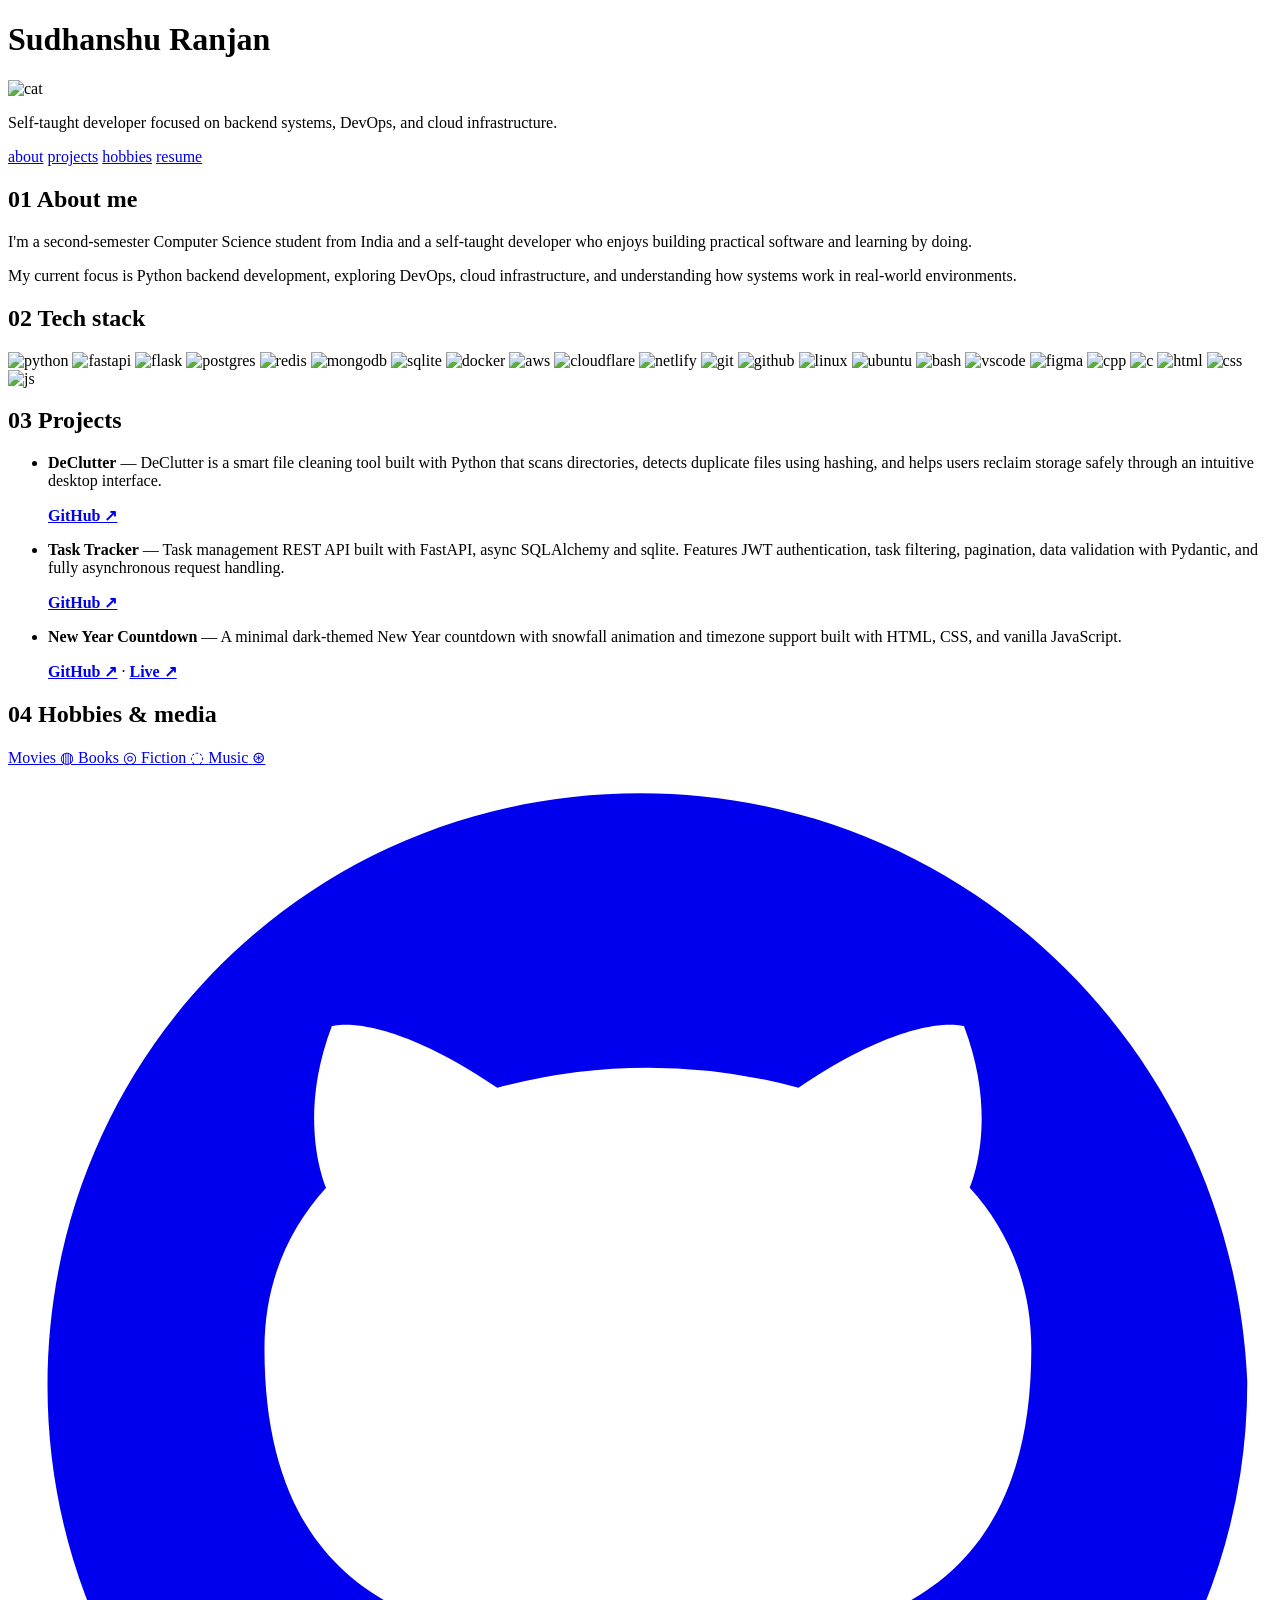
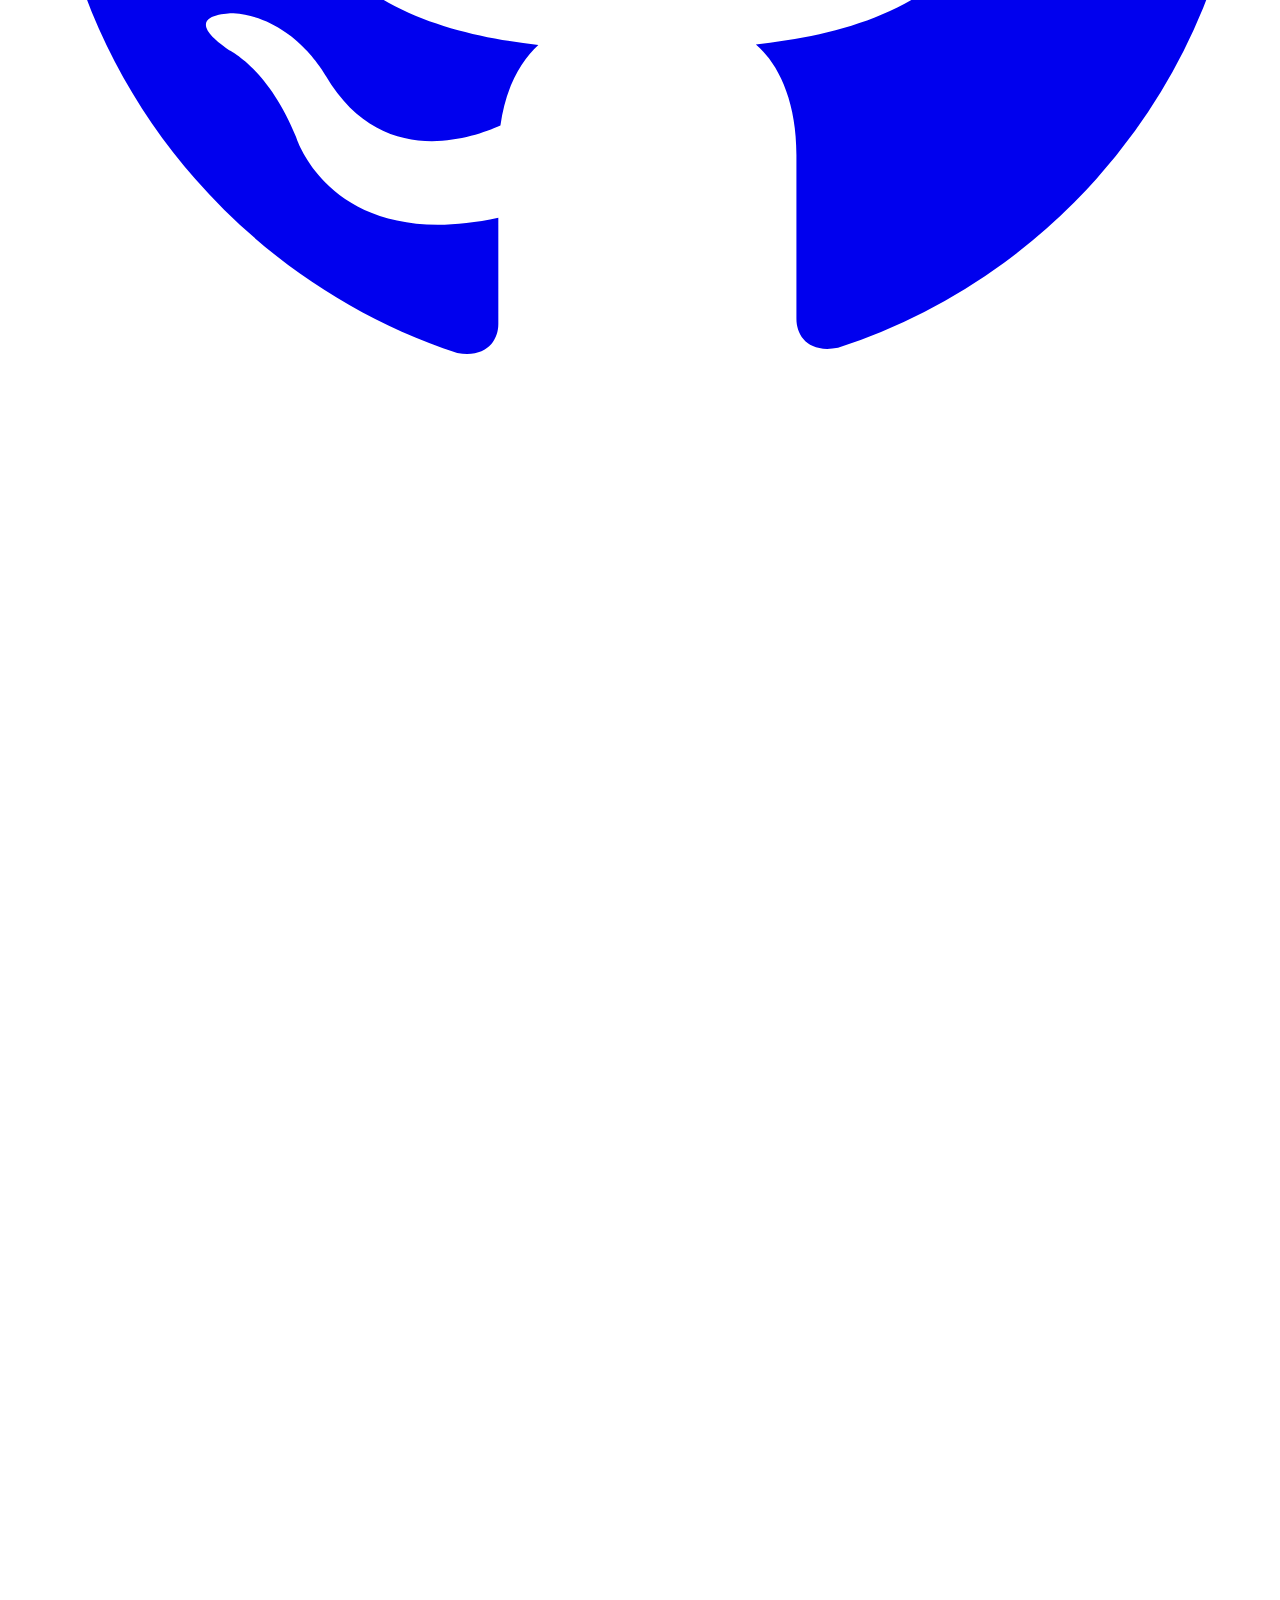
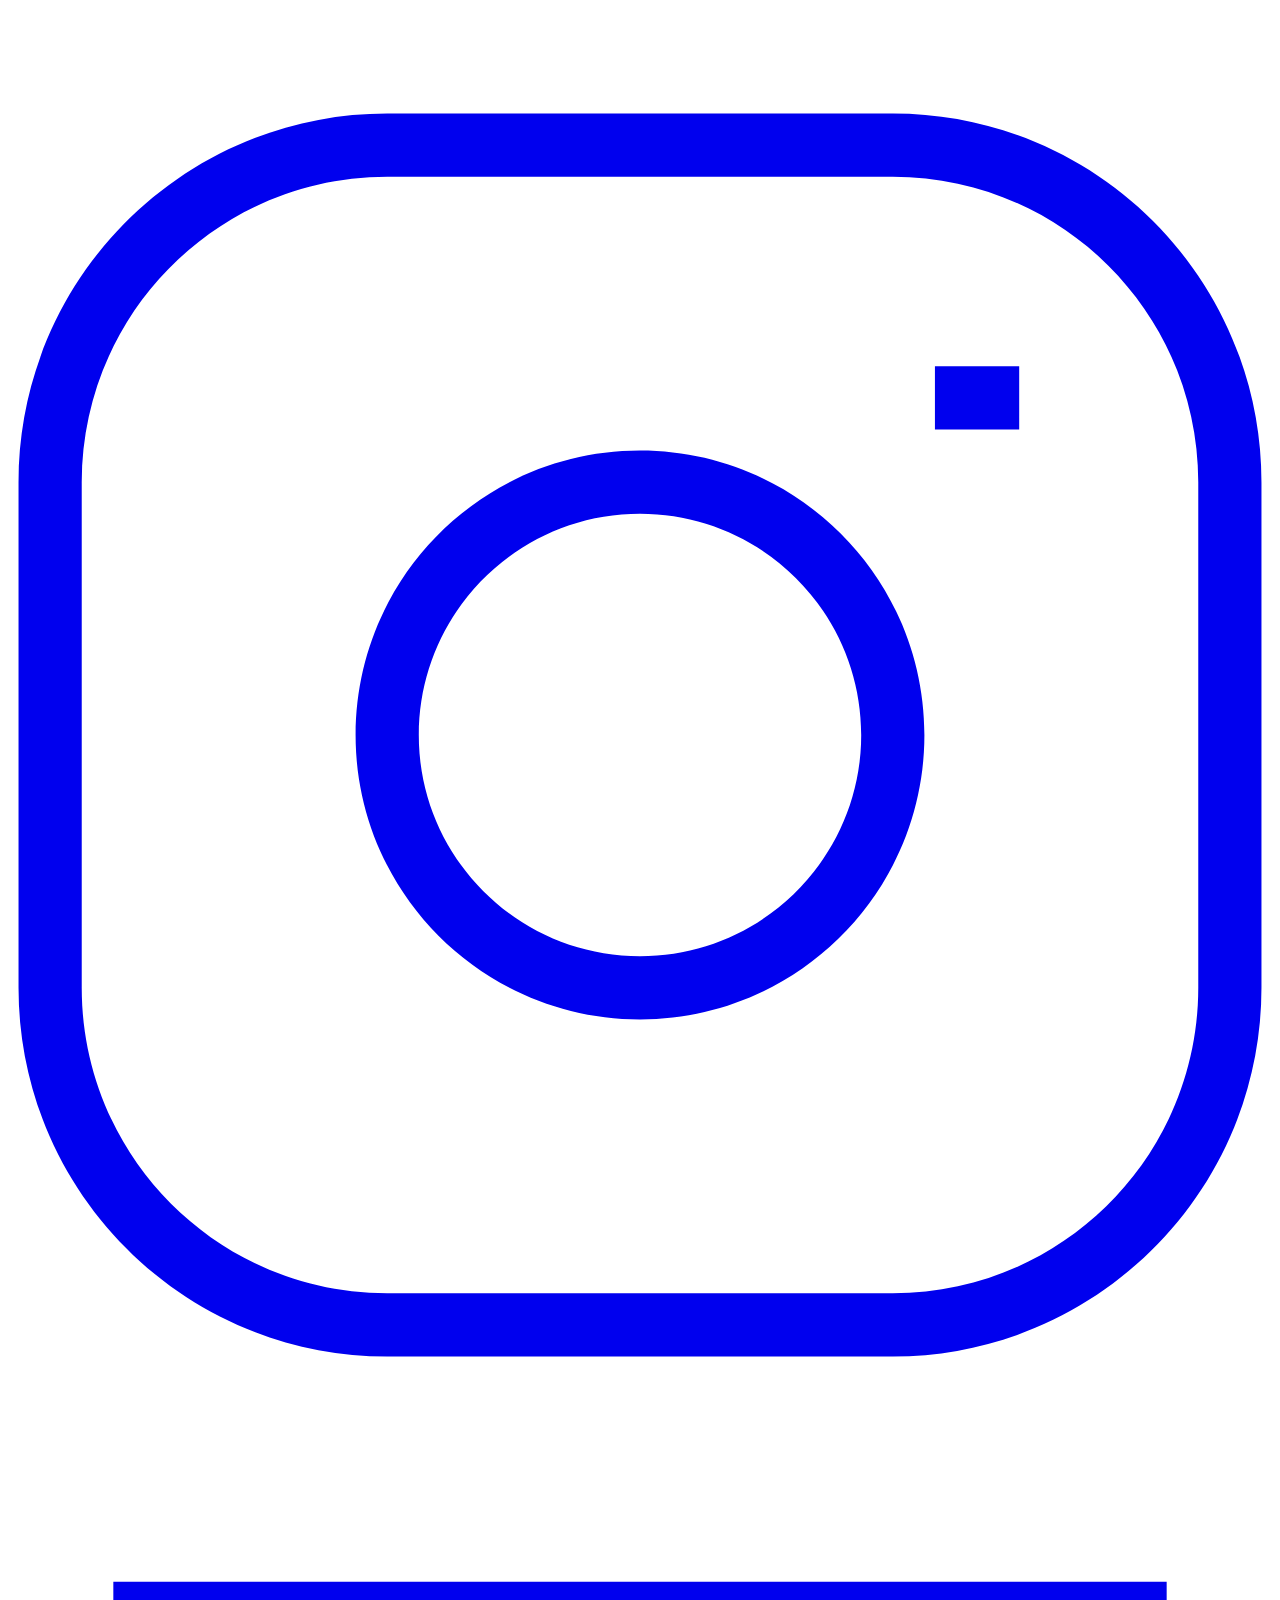
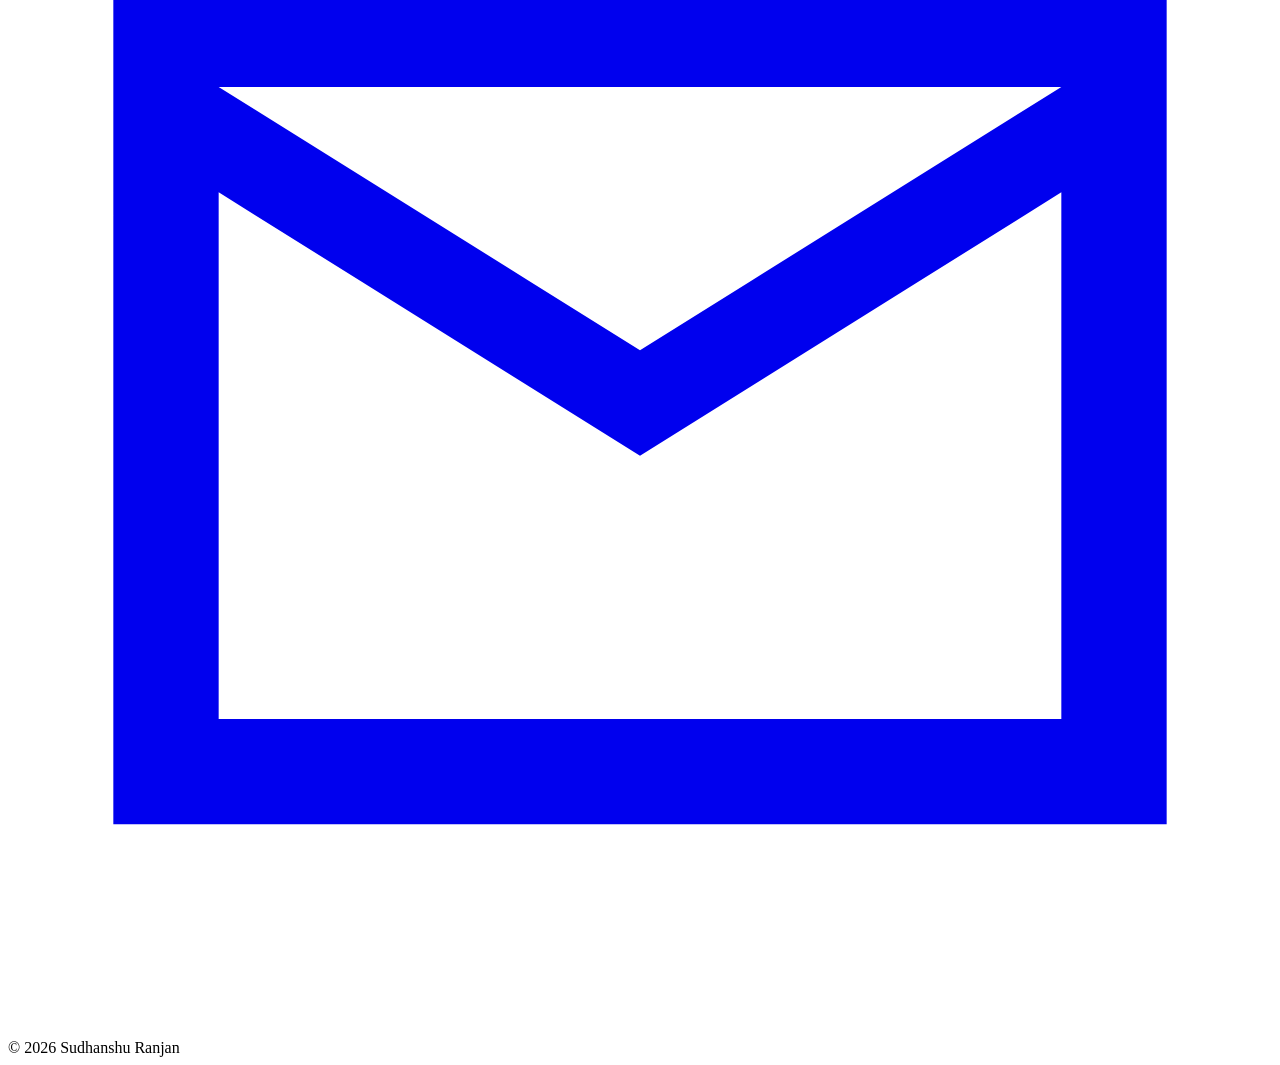
==== commit 3a618321: "feat: added declutter in project list" ====
--- a/index.html
+++ b/index.html
@@ -63,20 +63,34 @@
         <div class="stack-icons">
 
           <img src="https://skillicons.dev/icons?i=python" alt="python">
-          <img src="https://skillicons.dev/icons?i=c" alt="c">
-          <img src="https://skillicons.dev/icons?i=cpp" alt="cpp">
-          <img src="https://skillicons.dev/icons?i=figma" alt="figma">
-          <img src="https://skillicons.dev/icons?i=vscode" alt="vscode">
-          <img src="https://skillicons.dev/icons?i=linux" alt="linux">
-          <img src="https://skillicons.dev/icons?i=git" alt="git">
-          <img src="https://skillicons.dev/icons?i=github" alt="github">
-          <img src="https://skillicons.dev/icons?i=docker" alt="docker">
-          <img src="https://skillicons.dev/icons?i=html" alt="html">
-          <img src="https://skillicons.dev/icons?i=css" alt="css">
+          <img src="https://skillicons.dev/icons?i=fastapi" alt="fastapi">
+          <img src="https://skillicons.dev/icons?i=flask" alt="flask">
+
           <img src="https://skillicons.dev/icons?i=postgres" alt="postgres">
           <img src="https://skillicons.dev/icons?i=redis" alt="redis">
           <img src="https://skillicons.dev/icons?i=mongodb" alt="mongodb">
-
+          <img src="https://skillicons.dev/icons?i=sqlite" alt="sqlite">
+
+          <img src="https://skillicons.dev/icons?i=docker" alt="docker">
+          <img src="https://skillicons.dev/icons?i=aws" alt="aws">
+          <img src="https://skillicons.dev/icons?i=cloudflare" alt="cloudflare">
+          <img src="https://skillicons.dev/icons?i=netlify" alt="netlify">
+
+          <img src="https://skillicons.dev/icons?i=git" alt="git">
+          <img src="https://skillicons.dev/icons?i=github" alt="github">
+          <img src="https://skillicons.dev/icons?i=linux" alt="linux">
+          <img src="https://skillicons.dev/icons?i=ubuntu" alt="ubuntu">
+          <img src="https://skillicons.dev/icons?i=bash" alt="bash">
+
+          <img src="https://skillicons.dev/icons?i=vscode" alt="vscode">
+          <img src="https://skillicons.dev/icons?i=figma" alt="figma">
+
+          <img src="https://skillicons.dev/icons?i=cpp" alt="cpp">
+          <img src="https://skillicons.dev/icons?i=c" alt="c">
+
+          <img src="https://skillicons.dev/icons?i=html" alt="html">
+          <img src="https://skillicons.dev/icons?i=css" alt="css">
+          <img src="https://skillicons.dev/icons?i=js" alt="js">
         </div>
       </section>
 
@@ -89,16 +103,25 @@
 
           <li class="project-item">
             <p class="project-desc">
-              <strong>Task Tracker</strong> — A task management application built with Python and Fastapi featuring JWT authentication, SQLalchemy, Pydantic models and asynchronous programming.
+              <strong>DeClutter</strong> — DeClutter is a smart file cleaning tool built with Python that scans directories, detects duplicate files using hashing, and helps users reclaim storage safely through an intuitive desktop interface. 
             </p>
 
             <div class="project-links">
-              <a href="https://github.com/syswitzz/task-tracker"><strong>GitHub ↗</strong></a>
+              <a href="https://github.com/syswitzz/DeClutter"><strong>GitHub ↗</strong></a>
             </div>
           </li>
-
+          
           <li class="project-item">
-
+            <p class="project-desc">
+              <strong>Task Tracker</strong> — Task management REST API built with FastAPI, async SQLAlchemy and sqlite. Features JWT authentication, task filtering, pagination, data validation with Pydantic, and fully asynchronous request handling.
+            </p>
+
+            <div class="project-links">
+              <a href="https://github.com/syswitzz/Task-Tracker"><strong>GitHub ↗</strong></a>
+            </div>
+          </li>
+
+          <li class="project-item">
             <p>
               <strong>New Year Countdown</strong> — A minimal dark-themed New Year countdown with snowfall animation and timezone support built with HTML, CSS, and vanilla JavaScript.
             </p>
@@ -108,7 +131,6 @@
               <span>·</span>
               <a href="https://nycd.anshu.eu.org"><strong>Live ↗</strong></a>
             </div>
-
           </li>
 
         </ul>
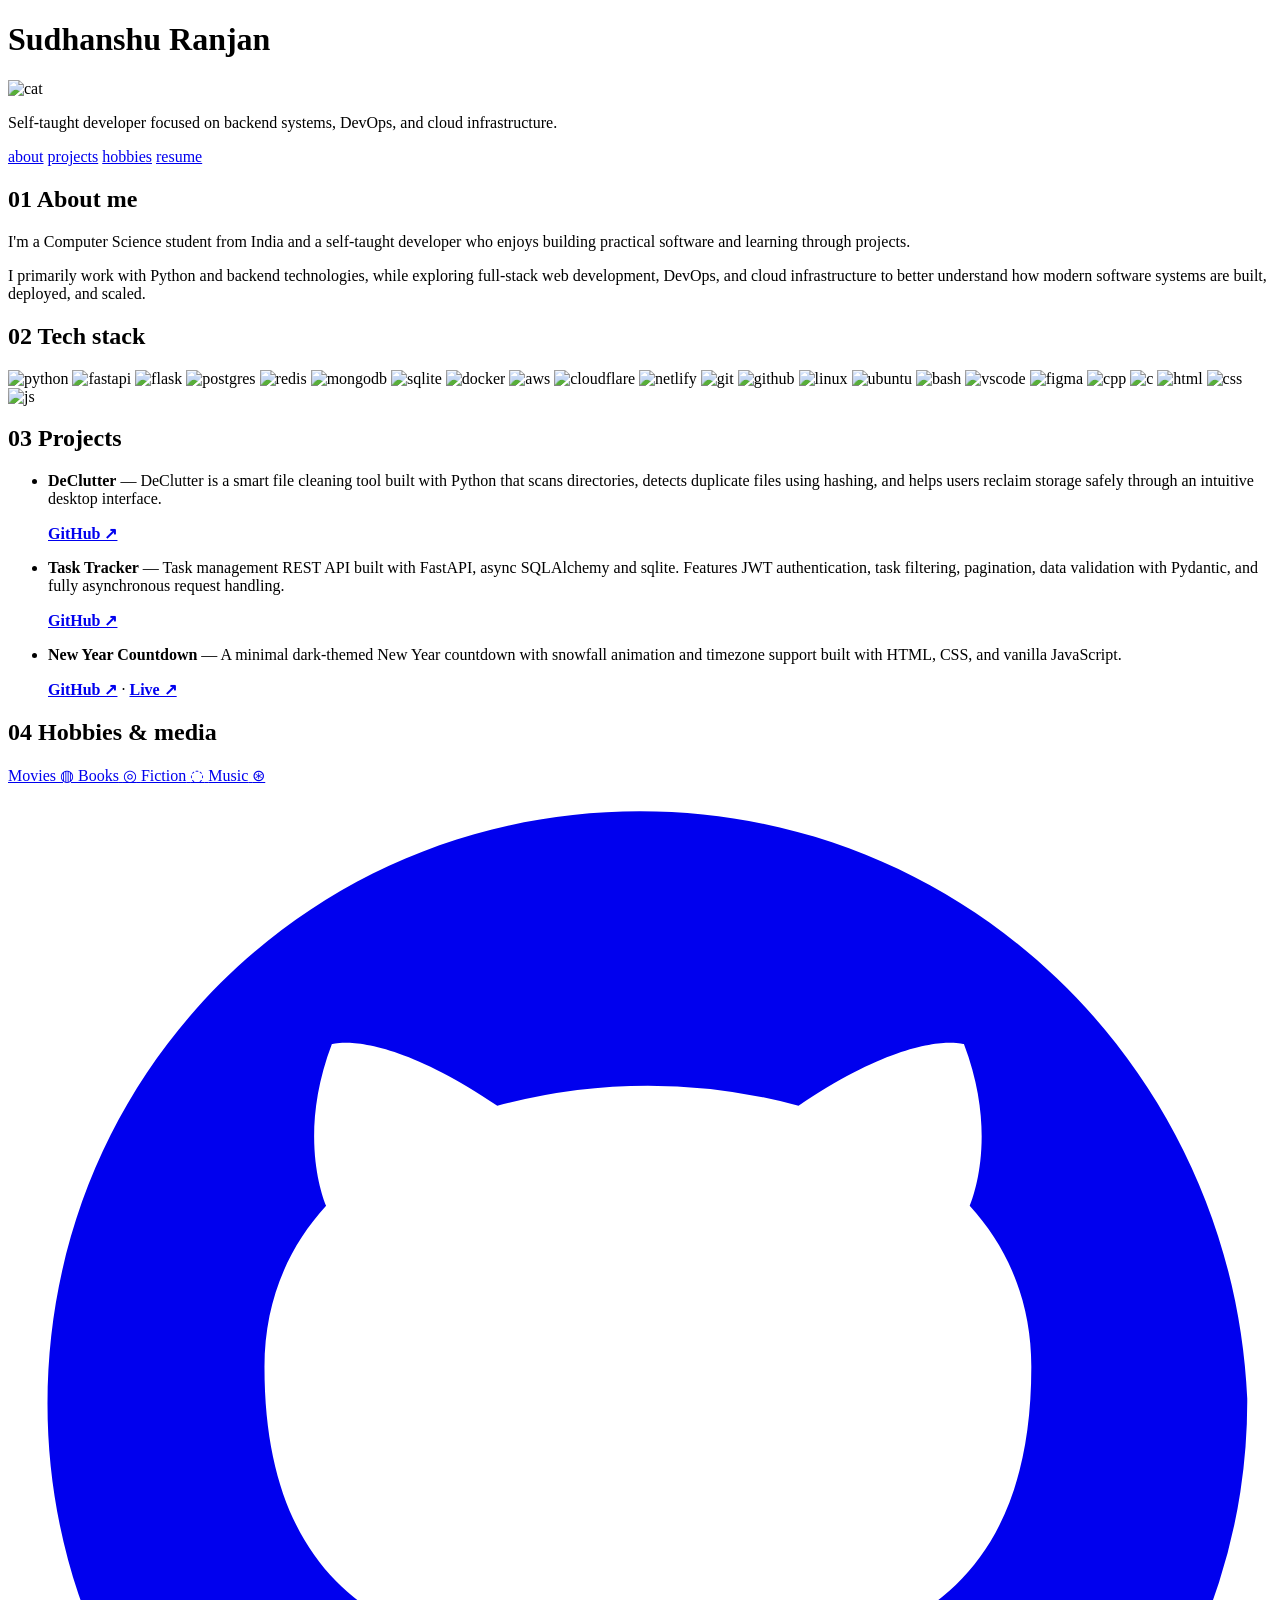
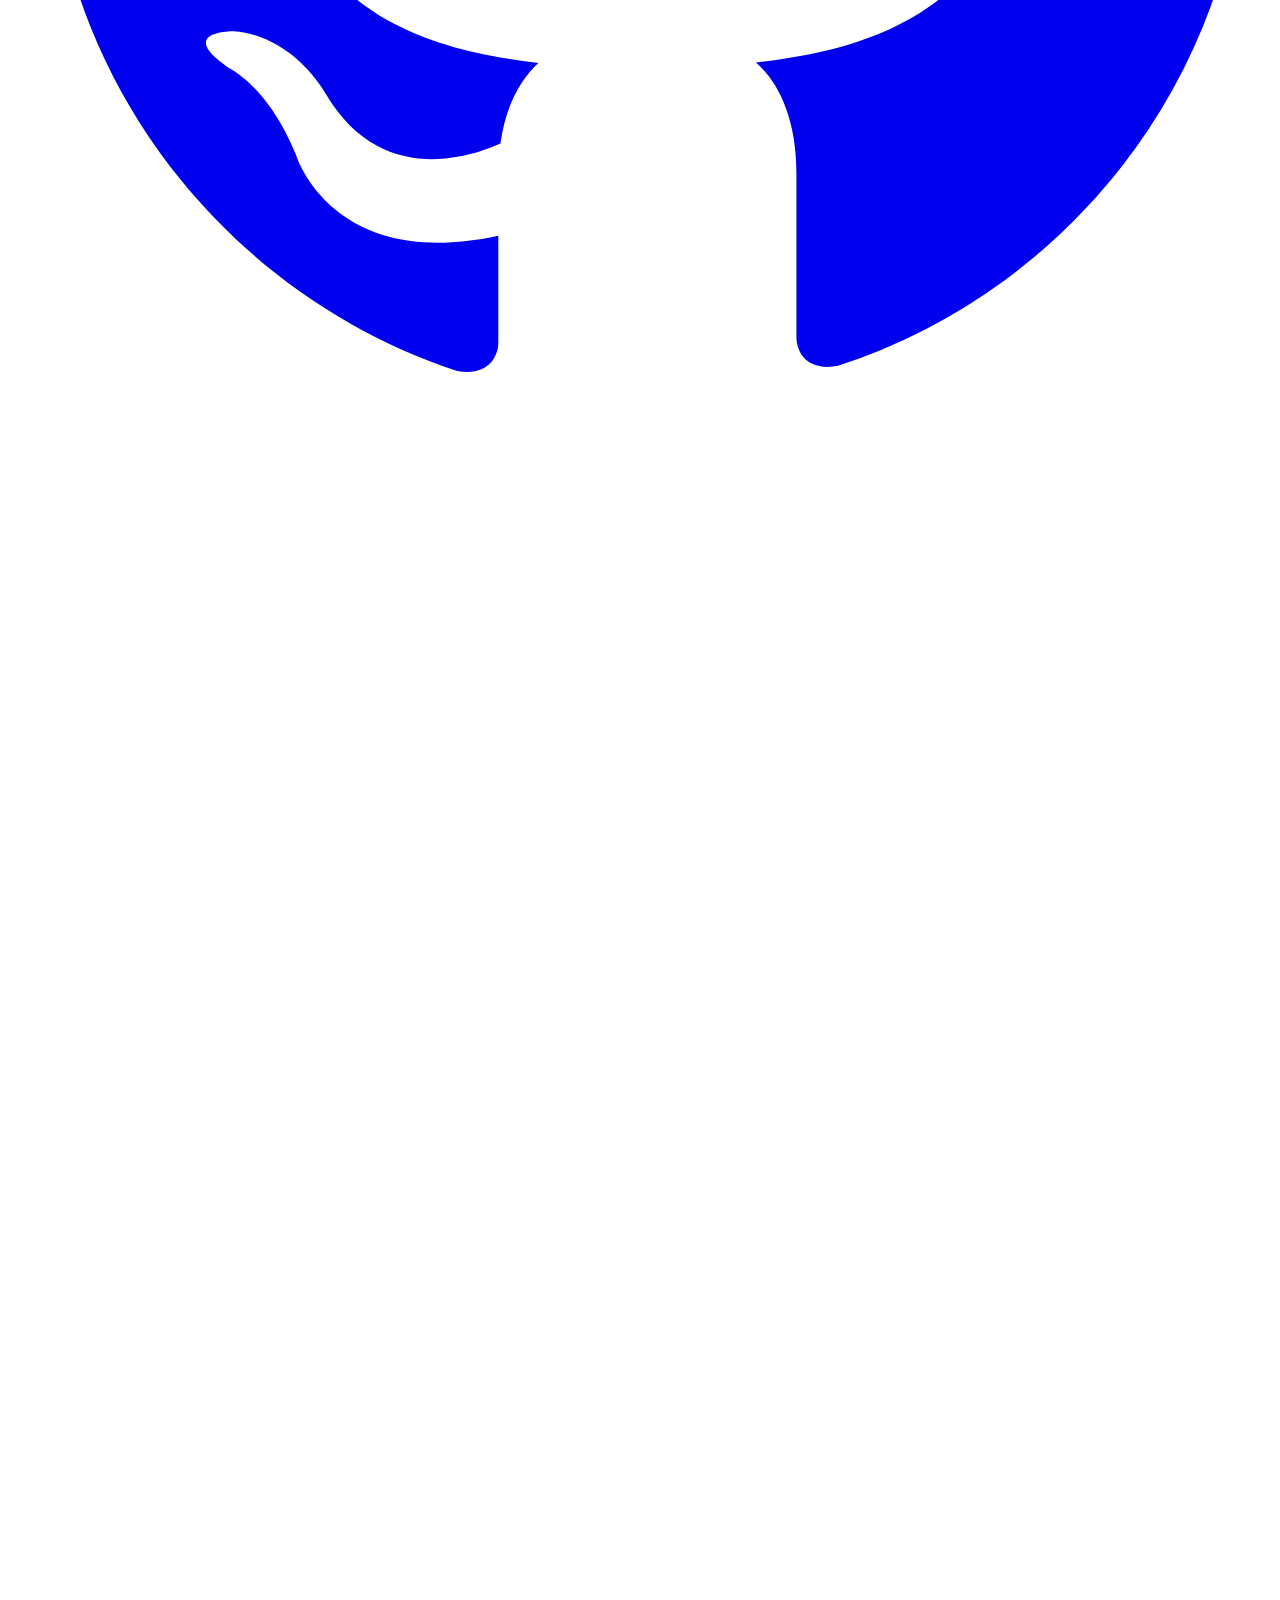
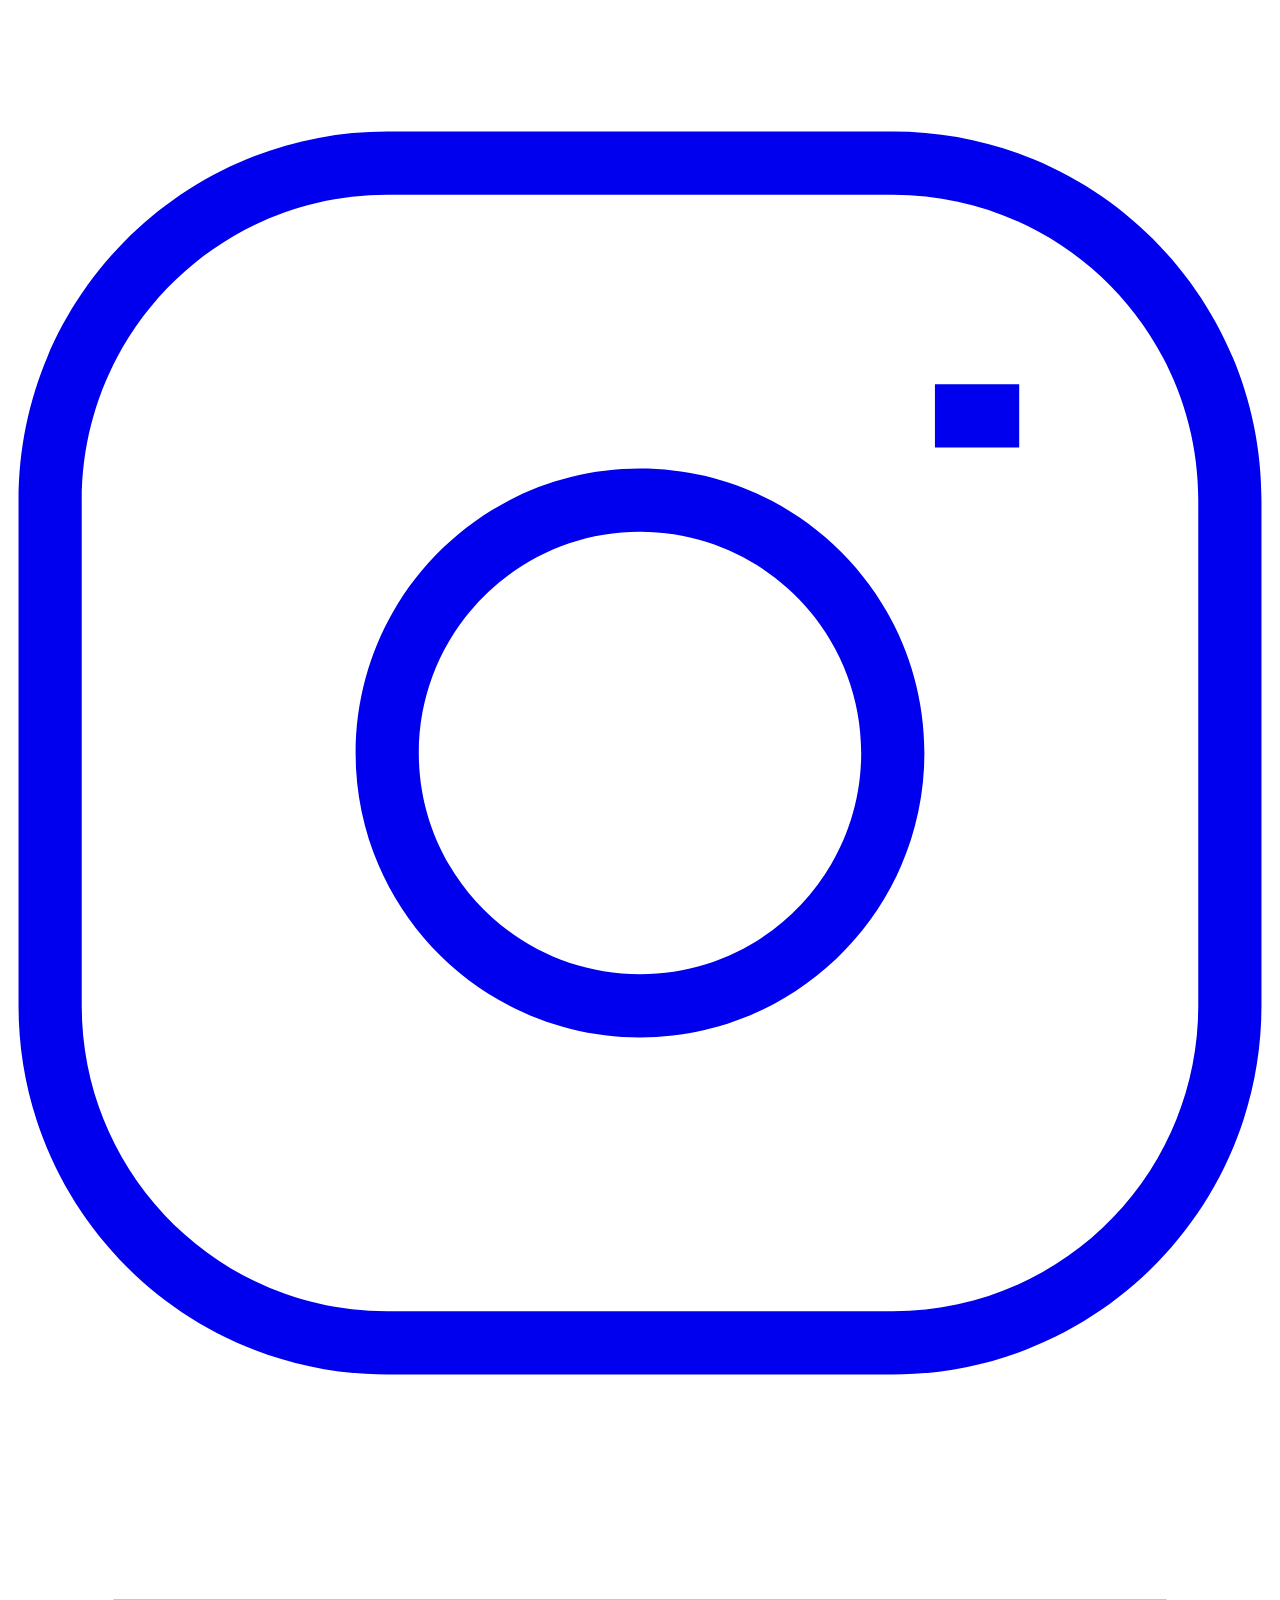
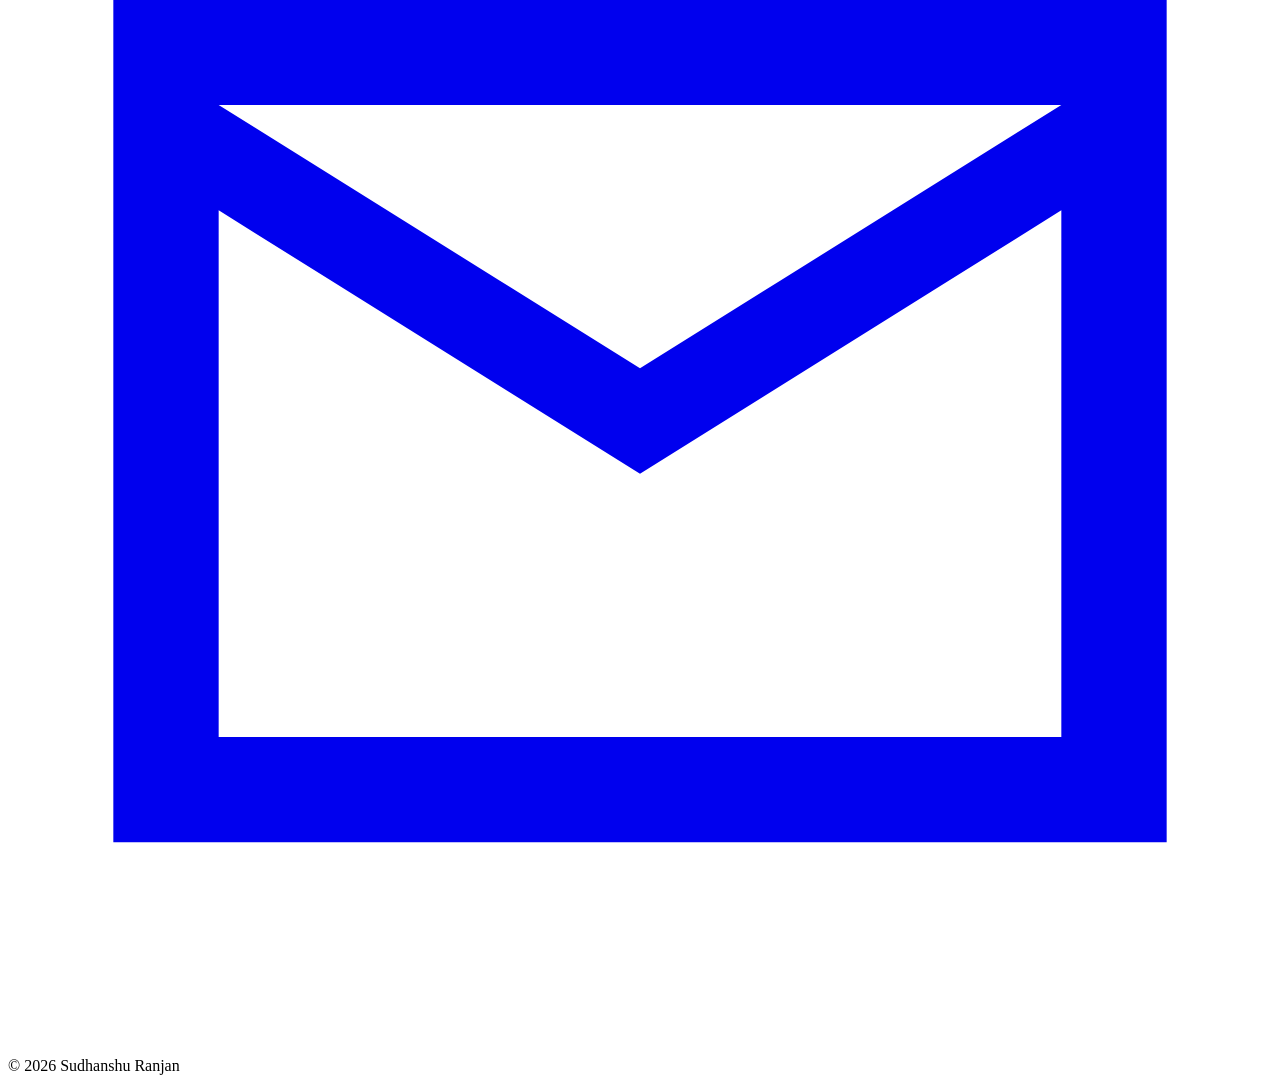
==== commit a45ab9dd: "docs: updated about" ====
--- a/index.html
+++ b/index.html
@@ -46,11 +46,11 @@
           <span class="heading-title">About me</span>
         </h2>
         <p>
-          I'm a second-semester Computer Science student from India and a self-taught developer who enjoys building practical software and learning by doing.
+          I'm a Computer Science student from India and a self-taught developer who enjoys building practical software and learning through projects. 
         </p>
 
         <p class="muted">
-          My current focus is Python backend development, exploring DevOps, cloud infrastructure, and understanding how systems work in real-world environments.
+           I primarily work with Python and backend technologies, while exploring full-stack web development, DevOps, and cloud infrastructure to better understand how modern software systems are built, deployed, and scaled. 
         </p>
       </section>
 
